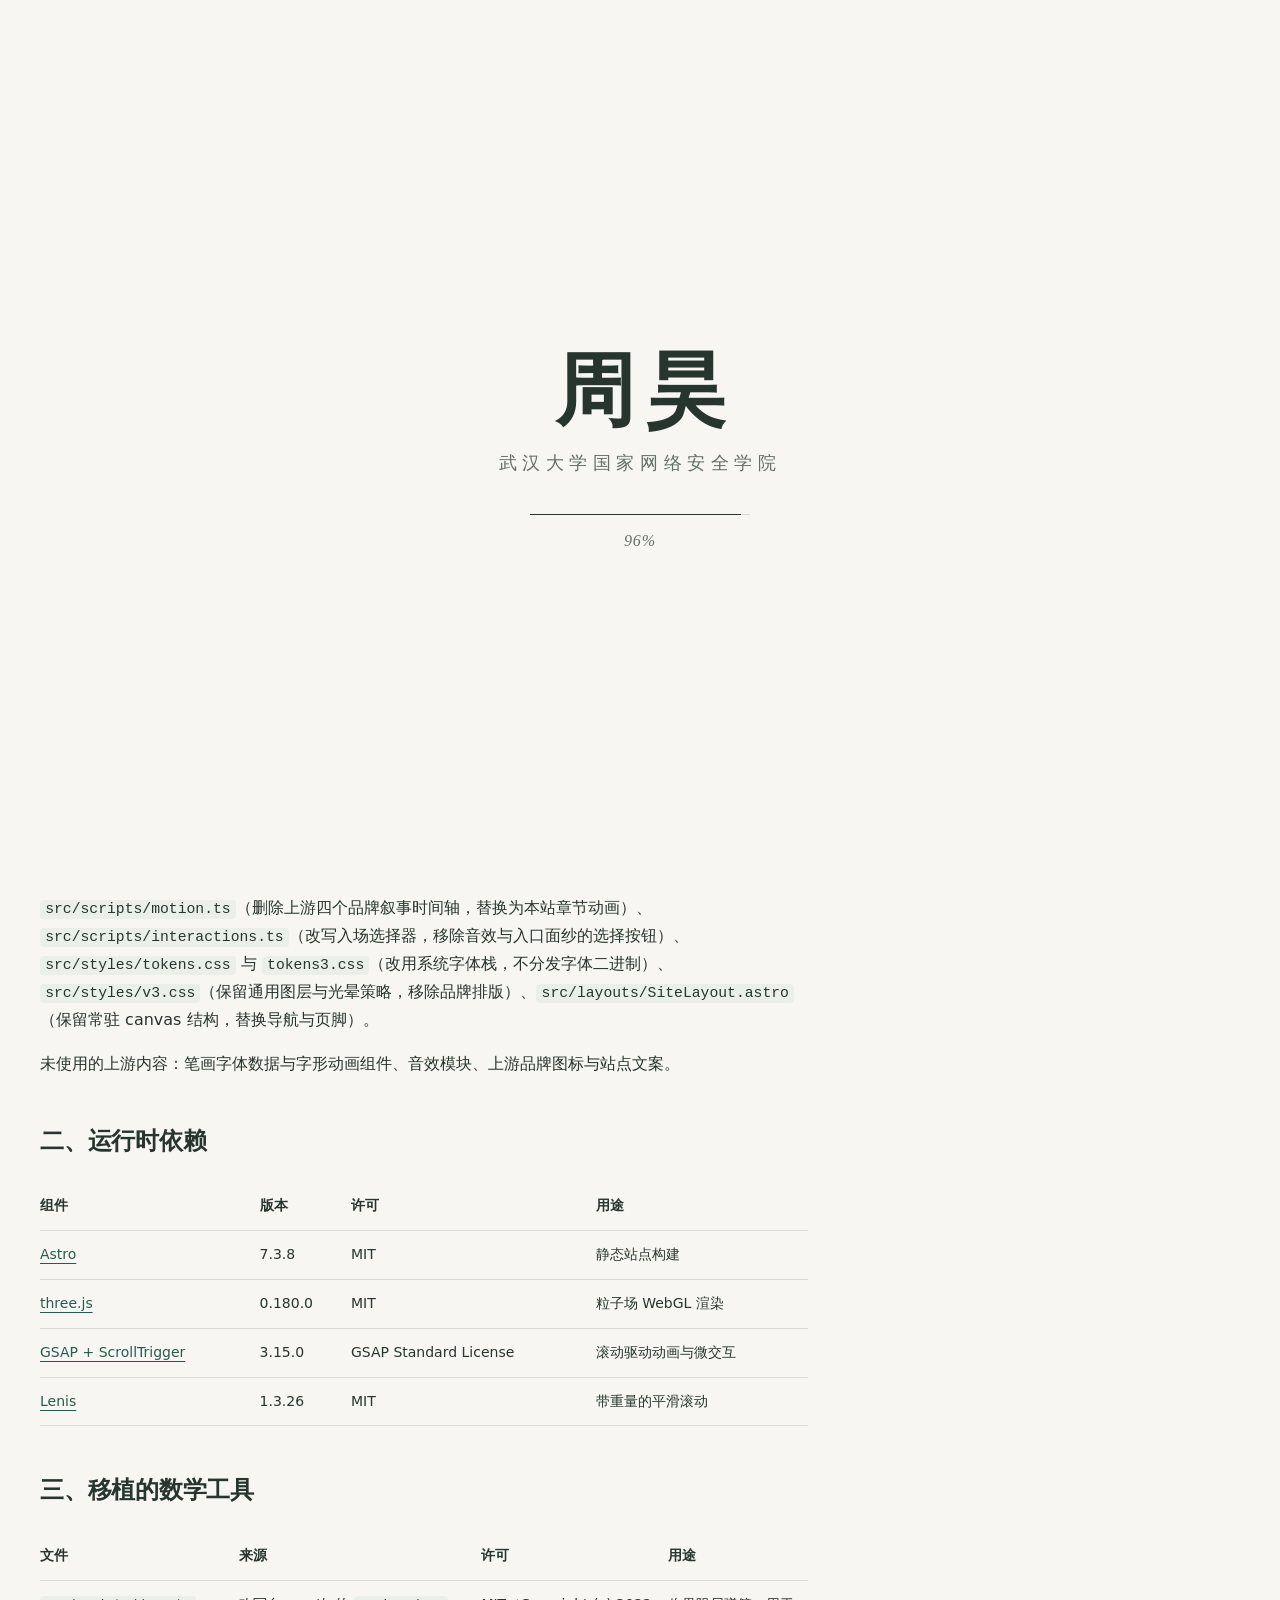
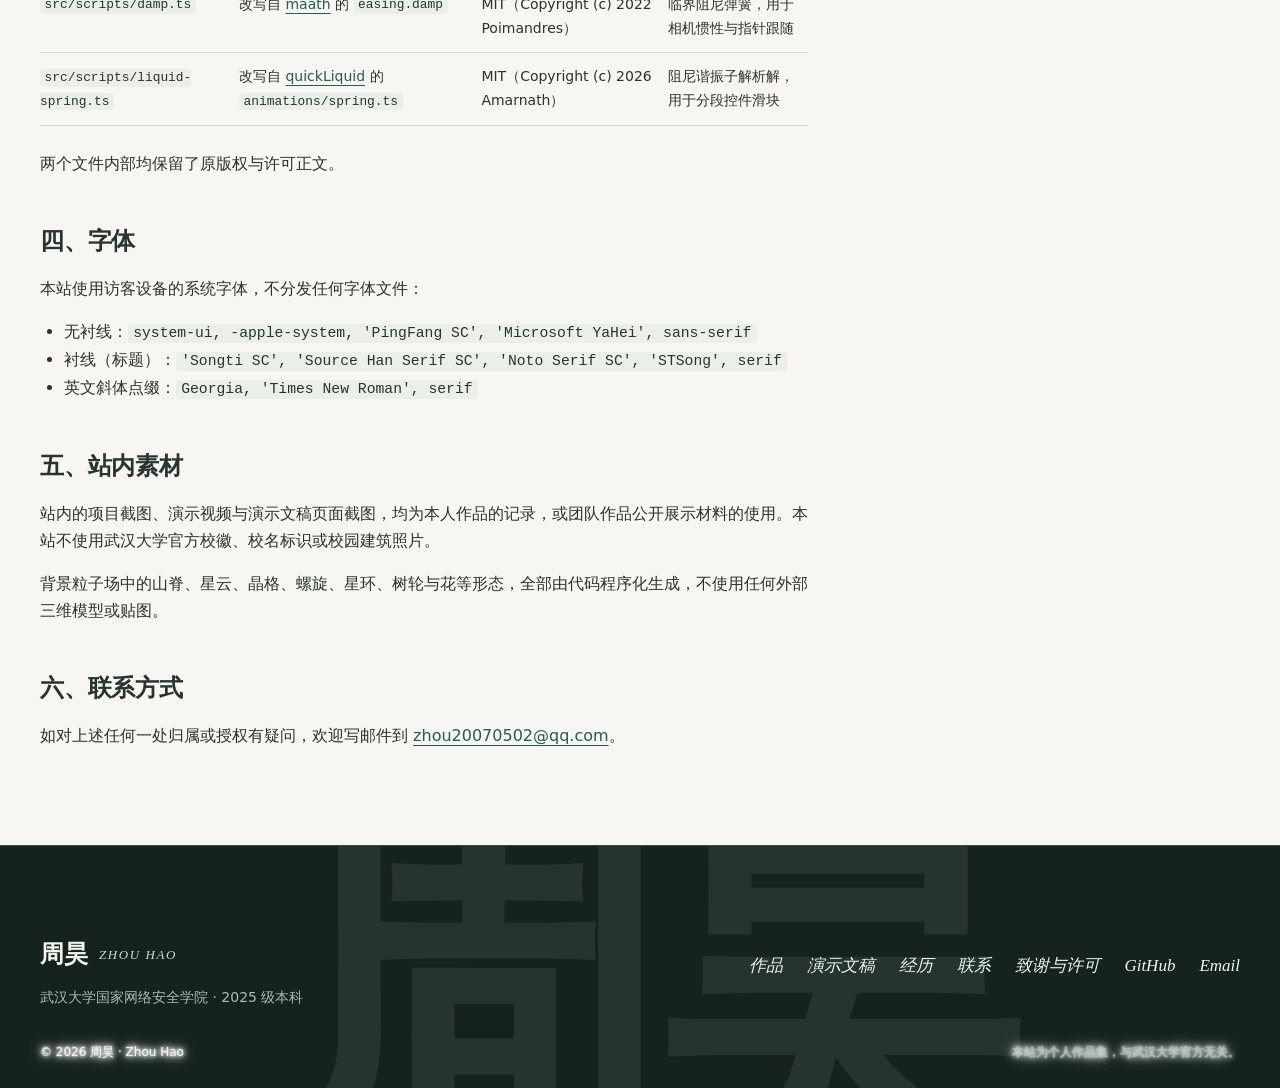
==== credits/index.html @ 895bb020 "部署 zhou-hao52.github.io" ====
<!DOCTYPE html><html lang="zh-CN"><head><meta charset="UTF-8"><meta name="viewport" content="width=device-width,initial-scale=1"><meta name="theme-color" id="theme-color" content="#F7F6F2"><!-- 浅色/深色：在样式表生效前把 data-mode 写到 <html> 上，首帧即正确，避免白闪。
     没有手动选择过就跟随系统偏好；选择结果由 src/scripts/theme.ts 写入 localStorage。 --><script>
(function () {
  var d = document.documentElement, KEY = 'portfolio:mode', m = null;
  try { m = localStorage.getItem(KEY); } catch (e) {}
  if (m !== 'light' && m !== 'dark') {
    m = (window.matchMedia && matchMedia('(prefers-color-scheme: dark)').matches) ? 'dark' : 'light';
    d.setAttribute('data-mode-auto', '');
  }
  d.dataset.mode = m;
  d.style.colorScheme = m;
  d.style.backgroundColor = m === 'dark' ? '#050810' : '#F7F6F2';
  var t = document.getElementById('theme-color');
  if (t) t.setAttribute('content', m === 'dark' ? '#050810' : '#F7F6F2');
})();
</script><title>致谢与许可 · 周昊</title><meta name="description" content="本站所用第三方组件、字体与参考实现的来源与许可说明。"><meta name="robots" content="index, follow"><link rel="canonical" href="https://zhou-hao52.github.io/credits"><meta property="og:type" content="website"><meta property="og:title" content="致谢与许可 · 周昊"><meta property="og:description" content="本站所用第三方组件、字体与参考实现的来源与许可说明。"><meta property="og:locale" content="zh_CN"><meta property="og:site_name" content="周昊 · Zhou Hao"><meta property="og:url" content="https://zhou-hao52.github.io/credits"><meta property="og:image" content="https://zhou-hao52.github.io/og.png"><meta property="og:image:width" content="1200"><meta property="og:image:height" content="630"><meta name="twitter:card" content="summary_large_image"><!-- 渐进增强把关：只有支持 IntersectionObserver 且未开启减少动画时才加 .js；面纱每会话只出现一次，
     4 秒内动效仍未接管就整体撤销，保证页面永远是可读文档。 --><script>
(function (d, w) {
  var r = w.matchMedia && w.matchMedia('(prefers-reduced-motion: reduce)').matches;
  if (r || typeof w.IntersectionObserver !== 'function') return;
  var h = d.documentElement;
  h.classList.add('js');
  try { if (!sessionStorage.getItem('portfolio:entered')) h.classList.add('gate'); } catch (e) {}
  setTimeout(function () { if (!h.hasAttribute('data-motion')) h.classList.remove('js', 'gate'); }, 4000);
})(document, window);
</script><link rel="icon" href="/favicon.svg" type="image/svg+xml"><style>.credits-body[data-astro-cid-obf5vjbg] code[data-astro-cid-obf5vjbg]{background:var(--mist);border-radius:var(--r1);padding:.1em .35em;font-family:ui-monospace,SF Mono,Consolas,monospace;font-size:.92em}.credits-note[data-astro-cid-obf5vjbg]{padding-left:var(--s4);border-left:var(--stroke) solid var(--line)}
</style><link rel="stylesheet" href="/_assets/SiteLayout.D-F7H9n7.css"></head><body data-scene="credits"><canvas id="scene" aria-hidden="true"></canvas><div class="curtain" aria-hidden="true"></div><div class="progress-bar" aria-hidden="true"></div><div class="gate-veil" role="status" aria-label="正在载入"><div class="gate-inner"><p class="gate-mark">周昊</p><p class="gate-line">武汉大学国家网络安全学院</p><div class="gate-bar" aria-hidden="true"><i></i></div><p class="gate-pct" aria-hidden="true"><span>0</span>%</p></div></div><a class="skip-link" href="#main">跳到正文</a><header class="site-header"><div class="wrap header-inner"><a class="brand" href="/"><strong>周昊</strong><span>ZHOU HAO</span></a><div class="header-tools"><nav class="desktop-nav" aria-label="主导航"><a class="nav-link" href="#works">作品</a><a class="nav-link" href="#decks">演示文稿</a><a class="nav-link" href="#journey">经历</a><a class="nav-link" href="#contact">联系</a><a class="nav-link" href="/credits" data-nav>致谢</a></nav><button class="mode-toggle" type="button" data-mode-toggle aria-pressed="false" aria-label="深色模式" title="切换浅色 / 深色"><svg class="i-sun" viewBox="0 0 24 24" width="18" height="18" aria-hidden="true" fill="none" stroke="currentColor" stroke-width="1.6" stroke-linecap="round"><circle cx="12" cy="12" r="4.2"></circle><path d="M12 2.6v2.2M12 19.2v2.2M2.6 12h2.2M19.2 12h2.2M5.3 5.3l1.6 1.6M17.1 17.1l1.6 1.6M18.7 5.3l-1.6 1.6M6.9 17.1l-1.6 1.6"></path></svg><svg class="i-moon" viewBox="0 0 24 24" width="18" height="18" aria-hidden="true" fill="none" stroke="currentColor" stroke-width="1.6" stroke-linejoin="round"><path d="M20 14.4A8.4 8.4 0 0 1 9.6 4a8.4 8.4 0 1 0 10.4 10.4Z"></path></svg></button><details class="mobile-menu"><summary>菜单<span class="caret" aria-hidden="true"></span></summary><nav aria-label="移动导航"><a class="nav-link" href="#works">作品</a><a class="nav-link" href="#decks">演示文稿</a><a class="nav-link" href="#journey">经历</a><a class="nav-link" href="#contact">联系</a><a class="nav-link" href="/credits" data-nav>致谢</a><a class="nav-link" href="mailto:zhou20070502@qq.com">写邮件</a></nav></details></div></div></header><main id="main"><div class="wrap" data-astro-cid-obf5vjbg><header class="page-header" data-astro-cid-obf5vjbg><p class="eyebrow" data-astro-cid-obf5vjbg>Credits & Licenses</p><h1 data-astro-cid-obf5vjbg>致谢与许可</h1><p data-astro-cid-obf5vjbg>本站使用的第三方组件、参考实现与许可声明如下。</p></header><div class="credits-body" data-astro-cid-obf5vjbg><h2 data-astro-cid-obf5vjbg>一、衍生自开源项目</h2><p data-astro-cid-obf5vjbg>本站的动效层与 WebGL 粒子场实现衍生自开源项目 <strong data-astro-cid-obf5vjbg>luoxu-web</strong>：</p><ul data-astro-cid-obf5vjbg><li data-astro-cid-obf5vjbg>上游仓库：<a href="https://github.com/shunyoudeng/luoxu-web" target="_blank" rel="noopener noreferrer" data-astro-cid-obf5vjbg>github.com/shunyoudeng/luoxu-web</a></li><li data-astro-cid-obf5vjbg>上游许可：Apache License 2.0（全文见 <a href="/legal/LICENSE.txt" target="_blank" rel="noopener noreferrer" data-astro-cid-obf5vjbg>/legal/LICENSE.txt</a>）</li><li data-astro-cid-obf5vjbg>上游版权：Copyright 2026 水逝楚云 and LUOXU contributors（见 <a href="/legal/NOTICE.txt" target="_blank" rel="noopener noreferrer" data-astro-cid-obf5vjbg>/legal/NOTICE.txt</a>）</li></ul><p data-astro-cid-obf5vjbg>依据 Apache-2.0 第 4 条，本站履行以下义务：</p><ul data-astro-cid-obf5vjbg><li data-astro-cid-obf5vjbg>随站分发 Apache-2.0 许可全文；</li><li data-astro-cid-obf5vjbg>对所有衍生文件标注修改；</li><li data-astro-cid-obf5vjbg>完整保留上游的所有权与许可声明。</li></ul><p class="credits-note" data-astro-cid-obf5vjbg>依据 Apache-2.0 第 6 条与上游 NOTICE 的明确声明，本站不使用上游项目的名称、标识与品牌文案，也不声称是其官方分支或官方维护版本。本站为周昊的个人作品集，与上游项目及武汉大学均无隶属关系。</p><p data-astro-cid-obf5vjbg>已修改的衍生文件（均在文件头带有修改声明）：<code data-astro-cid-obf5vjbg>src/scripts/scene.ts</code>（字形栅格化文字改为「周昊」、章节锚点与形状序列重映射、文字避让选择器改写、事件名与存储键去品牌化）、<code data-astro-cid-obf5vjbg>src/scripts/motion.ts</code>（删除上游四个品牌叙事时间轴，替换为本站章节动画）、<code data-astro-cid-obf5vjbg>src/scripts/interactions.ts</code>（改写入场选择器，移除音效与入口面纱的选择按钮）、<code data-astro-cid-obf5vjbg>src/styles/tokens.css</code> 与 <code data-astro-cid-obf5vjbg>tokens3.css</code>（改用系统字体栈，不分发字体二进制）、<code data-astro-cid-obf5vjbg>src/styles/v3.css</code>（保留通用图层与光晕策略，移除品牌排版）、<code data-astro-cid-obf5vjbg>src/layouts/SiteLayout.astro</code>（保留常驻 canvas 结构，替换导航与页脚）。</p><p data-astro-cid-obf5vjbg>未使用的上游内容：笔画字体数据与字形动画组件、音效模块、上游品牌图标与站点文案。</p><h2 data-astro-cid-obf5vjbg>二、运行时依赖</h2><table data-astro-cid-obf5vjbg><thead data-astro-cid-obf5vjbg><tr data-astro-cid-obf5vjbg><th data-astro-cid-obf5vjbg>组件</th><th data-astro-cid-obf5vjbg>版本</th><th data-astro-cid-obf5vjbg>许可</th><th data-astro-cid-obf5vjbg>用途</th></tr></thead><tbody data-astro-cid-obf5vjbg><tr data-astro-cid-obf5vjbg><td data-astro-cid-obf5vjbg><a href="https://github.com/withastro/astro" target="_blank" rel="noopener noreferrer" data-astro-cid-obf5vjbg>Astro</a></td><td data-astro-cid-obf5vjbg>7.3.8</td><td data-astro-cid-obf5vjbg>MIT</td><td data-astro-cid-obf5vjbg>静态站点构建</td></tr><tr data-astro-cid-obf5vjbg><td data-astro-cid-obf5vjbg><a href="https://github.com/mrdoob/three.js" target="_blank" rel="noopener noreferrer" data-astro-cid-obf5vjbg>three.js</a></td><td data-astro-cid-obf5vjbg>0.180.0</td><td data-astro-cid-obf5vjbg>MIT</td><td data-astro-cid-obf5vjbg>粒子场 WebGL 渲染</td></tr><tr data-astro-cid-obf5vjbg><td data-astro-cid-obf5vjbg><a href="https://github.com/greensock/GSAP" target="_blank" rel="noopener noreferrer" data-astro-cid-obf5vjbg>GSAP + ScrollTrigger</a></td><td data-astro-cid-obf5vjbg>3.15.0</td><td data-astro-cid-obf5vjbg>GSAP Standard License</td><td data-astro-cid-obf5vjbg>滚动驱动动画与微交互</td></tr><tr data-astro-cid-obf5vjbg><td data-astro-cid-obf5vjbg><a href="https://github.com/darkroomengineering/lenis" target="_blank" rel="noopener noreferrer" data-astro-cid-obf5vjbg>Lenis</a></td><td data-astro-cid-obf5vjbg>1.3.26</td><td data-astro-cid-obf5vjbg>MIT</td><td data-astro-cid-obf5vjbg>带重量的平滑滚动</td></tr></tbody></table><h2 data-astro-cid-obf5vjbg>三、移植的数学工具</h2><table data-astro-cid-obf5vjbg><thead data-astro-cid-obf5vjbg><tr data-astro-cid-obf5vjbg><th data-astro-cid-obf5vjbg>文件</th><th data-astro-cid-obf5vjbg>来源</th><th data-astro-cid-obf5vjbg>许可</th><th data-astro-cid-obf5vjbg>用途</th></tr></thead><tbody data-astro-cid-obf5vjbg><tr data-astro-cid-obf5vjbg><td data-astro-cid-obf5vjbg><code data-astro-cid-obf5vjbg>src/scripts/damp.ts</code></td><td data-astro-cid-obf5vjbg>改写自 <a href="https://github.com/pmndrs/maath" target="_blank" rel="noopener noreferrer" data-astro-cid-obf5vjbg>maath</a> 的 <code data-astro-cid-obf5vjbg>easing.damp</code></td><td data-astro-cid-obf5vjbg>MIT（Copyright (c) 2022 Poimandres）</td><td data-astro-cid-obf5vjbg>临界阻尼弹簧，用于相机惯性与指针跟随</td></tr><tr data-astro-cid-obf5vjbg><td data-astro-cid-obf5vjbg><code data-astro-cid-obf5vjbg>src/scripts/liquid-spring.ts</code></td><td data-astro-cid-obf5vjbg>改写自 <a href="https://github.com/amarnath3003/quickLiquid" target="_blank" rel="noopener noreferrer" data-astro-cid-obf5vjbg>quickLiquid</a> 的 <code data-astro-cid-obf5vjbg>animations/spring.ts</code></td><td data-astro-cid-obf5vjbg>MIT（Copyright (c) 2026 Amarnath）</td><td data-astro-cid-obf5vjbg>阻尼谐振子解析解，用于分段控件滑块</td></tr></tbody></table><p data-astro-cid-obf5vjbg>两个文件内部均保留了原版权与许可正文。</p><h2 data-astro-cid-obf5vjbg>四、字体</h2><p data-astro-cid-obf5vjbg>本站使用访客设备的系统字体，不分发任何字体文件：</p><ul data-astro-cid-obf5vjbg><li data-astro-cid-obf5vjbg>无衬线：<code data-astro-cid-obf5vjbg>system-ui, -apple-system, 'PingFang SC', 'Microsoft YaHei', sans-serif</code></li><li data-astro-cid-obf5vjbg>衬线（标题）：<code data-astro-cid-obf5vjbg>'Songti SC', 'Source Han Serif SC', 'Noto Serif SC', 'STSong', serif</code></li><li data-astro-cid-obf5vjbg>英文斜体点缀：<code data-astro-cid-obf5vjbg>Georgia, 'Times New Roman', serif</code></li></ul><h2 data-astro-cid-obf5vjbg>五、站内素材</h2><p data-astro-cid-obf5vjbg>站内的项目截图、演示视频与演示文稿页面截图，均为本人作品的记录，或团队作品公开展示材料的使用。本站不使用武汉大学官方校徽、校名标识或校园建筑照片。</p><p data-astro-cid-obf5vjbg>背景粒子场中的山脊、星云、晶格、螺旋、星环、树轮与花等形态，全部由代码程序化生成，不使用任何外部三维模型或贴图。</p><h2 data-astro-cid-obf5vjbg>六、联系方式</h2><p data-astro-cid-obf5vjbg>如对上述任何一处归属或授权有疑问，欢迎写邮件到 <a href="mailto:zhou20070502@qq.com" data-astro-cid-obf5vjbg>zhou20070502@qq.com</a>。</p></div></div></main><footer class="site-footer" id="contact" data-tone="dark"><div class="wrap"><div class="footer-top"><div class="footer-brand"><a class="brand" href="/"><strong>周昊</strong><span>ZHOU HAO</span></a><p>武汉大学国家网络安全学院 · 2025 级本科</p></div><nav class="footer-links" aria-label="页脚导航"><a href="#works">作品</a><a href="#decks">演示文稿</a><a href="#journey">经历</a><a href="#contact">联系</a><a href="/credits" data-nav>致谢与许可</a><a href="https://github.com/zhou-hao52" target="_blank" rel="noopener noreferrer">GitHub</a><a href="mailto:zhou20070502@qq.com">Email</a></nav></div><div class="footer-note"><span>© 2026 周昊 · Zhou Hao</span><span>本站为个人作品集，与武汉大学官方无关。</span></div></div></footer><script type="module" src="/_assets/SiteLayout.astro_astro_type_script_index_0_lang.DyIqa5dn.js"></script></body></html>
---- _assets/SiteLayout.D-F7H9n7.css ----
:root{--paper:#f7f6f2;--surface:#fffefb;--mist:#eaf0e9;--ink:#26352d;--secondary:#626f65;--green:#245d50;--line:#d5ddd4;--error:#a7443b;--sans:system-ui,-apple-system,BlinkMacSystemFont,"PingFang SC","Segoe UI","Microsoft YaHei",sans-serif;--serif:Georgia,"Times New Roman",serif;--song:"Songti SC","Source Han Serif SC","Noto Serif SC","STSong","Songti TC","SimSun",serif;--kai:"Kaiti SC","STKaiti","KaiTi","Kai","Songti SC","Source Han Serif SC",serif;--green-soft:#3c7a6b;--green-deep:#173a31;--night:#16231d;--night-2:#1e2f27;--on-night:#f1f3ec;--on-night-2:#a9bcb1;--mint:#bfe0d1;--shadow-soft:0 1px 2px #26352d0a,0 12px 32px -12px #26352d24;--shadow-lift:0 2px 4px #26352d0d,0 32px 64px -24px #173a3152;--panel:#eff2ea;--panel-2:#e7ede6;--tint:#eff2ea;--edge:#26352d29;--edge-hi:#26352d4d;--edge-max:#26352d8c;--edge-night:#f1f3ec38;--edge-night-strong:#f1f3ec59;--footer-rule:#bfe0d138;--glow:0 12px 28px -14px #245d508c;--watermark:#bfe0d117;--rule-soft:#26352d24;--header-bg:#f7f6f28c;--header-bg-solid:#f7f6f2e6;--header-bg-night:#16231d80;--header-bg-night-solid:#16231de0;--header-line:#d5ddd4b3;--glass-solid:#fffefbe6;--glass-tint:#eaf0e9b3;--curtain:#173a31;--grad-tech:linear-gradient(135deg,#40e0ff 0%,#60a5fa 48%,#a78bfa 100%);--hero-size:clamp(2.25rem,6.6vw,5.5rem);--mega:clamp(2rem,5.4vw,4.5rem);--display:3rem;--heading:2.25rem;--title:1.5rem;--lead:1.125rem;--body:1rem;--small:.875rem;--label:.8125rem;--caption:.75rem;--s1:4px;--s2:8px;--s3:12px;--s4:16px;--s5:20px;--s6:24px;--s8:32px;--s10:40px;--s12:48px;--s16:64px;--s24:96px;--r1:4px;--r2:8px;--r3:12px;--stroke:1px;--fast:.15s;--ease:cubic-bezier(.2,0,0,1);--container:1200px;--motion-micro:.12s;--motion-fast:.18s;--motion-standard:.24s;--motion-emphasized:.36s;--ease-standard:cubic-bezier(.2,0,0,1);--ease-out:cubic-bezier(.22,1,.36,1);--ease-soft-spring:cubic-bezier(.22,1.18,.36,1);--hover-lift:-2px;--hover-scale:1.02;--hover-scale-link:1.015;--pressed-scale:.985;--reveal-distance:8px;--indicator-inset:6px}html{background:var(--paper)}html[data-mode=dark]{color-scheme:dark;--paper:#050810;--surface:#0f172a;--mist:#1e293b;--panel:#0f172a;--panel-2:#1e293b;--tint:#0a1020;--ink:#e2e8f0;--secondary:#94a3b8;--green:#40e0ff;--green-soft:#60a5fa;--green-deep:#050810;--error:#f87171;--line:#40e0ff33;--edge:#40e0ff33;--edge-hi:#40e0ff4d;--edge-max:#40e0ff99;--edge-night:#40e0ff33;--edge-night-strong:#40e0ff4d;--footer-rule:#40e0ff33;--glow:0 0 20px #40e0ff33;--night:#0f172a;--night-2:#1e293b;--on-night:#e2e8f0;--on-night-2:#94a3b8;--mint:#40e0ff;--watermark:#40e0ff0e;--rule-soft:#e2e8f024;--header-bg:#050810b8;--header-bg-solid:#050810eb;--header-bg-night:#050810b8;--header-bg-night-solid:#050810eb;--header-line:#40e0ff24;--glass:#0f172a9e;--glass-solid:#0f172aeb;--glass-tint:#1e293bb3;--shadow-soft:0 1px 2px #0009,0 12px 32px -12px #000c;--shadow-lift:0 2px 4px #00000080,0 32px 64px -24px #000000e6,0 0 24px #40e0ff1a;--curtain:#0b1224}:root{--display-font:"Songti SC","Source Han Serif SC","Noto Serif SC","STSong","SimSun",serif;--serif:Georgia,"Times New Roman",serif;--mega-sz:clamp(2.2rem,6.4vw,6rem);--ease-cine:cubic-bezier(.7,0,.2,1);--glass:#fffefb9e}*{box-sizing:border-box}html{scroll-behavior:smooth;scroll-padding-top:var(--s12)}html.js{scroll-behavior:auto}html.lenis,html.lenis body{height:auto}.lenis.lenis-smooth{scroll-behavior:auto!important}.lenis.lenis-stopped{overflow:hidden}body{background:var(--paper);color:var(--ink);font:400 var(--body)/1.7 var(--sans);-webkit-font-smoothing:antialiased;margin:0}a{color:inherit;text-underline-offset:var(--s1)}button,summary{font:inherit}button{cursor:pointer}svg{display:block}img{max-width:100%;height:auto}button,a,summary{touch-action:manipulation}:focus-visible{outline:2px solid var(--green);outline-offset:var(--s1)}h1,h2,h3,p,dl,dd,dd,dt{margin:0}h1,h2,h3{text-wrap:balance;font-weight:400}p{text-wrap:pretty}h1{font-size:var(--display);letter-spacing:-.012em;font-weight:700;line-height:1.35}h2{font-size:var(--heading);letter-spacing:-.01em;font-weight:700;line-height:1.3}h3{font-size:var(--title);font-weight:600;line-height:1.5}.song{font-family:var(--song)}.kai{font-family:var(--kai);font-weight:400}.en{font-family:var(--serif);letter-spacing:.01em;font-style:italic}.page-header h1{font-size:clamp(2.25rem,5.2vw,4.25rem);line-height:1.2}.wrap{width:min(var(--container),calc(100% - var(--s12)));margin-inline:auto}.muted{color:var(--secondary)}.green{color:var(--green)}.eyebrow{font:italic 400 var(--label)/1.5 var(--serif);letter-spacing:.12em;text-transform:uppercase;color:var(--secondary)}.mono{font-variant-numeric:tabular-nums;font-family:ui-monospace,SF Mono,Cascadia Mono,Consolas,monospace}.section{padding-block:clamp(72px,9vw,140px)}.section-head{grid-template-columns:var(--s16) 1fr;gap:var(--s6);margin-bottom:var(--s12);display:grid}.section-head .eyebrow{padding-top:var(--s3)}.section-head p{margin-top:var(--s4);max-width:42rem;color:var(--secondary)}.sec-head{gap:var(--s6);grid-template-columns:auto 1fr;align-items:baseline;margin-bottom:clamp(32px,5vw,64px);display:grid}.sec-head .idx{font:italic 400 var(--label)/1 var(--serif);letter-spacing:.16em;color:var(--green);padding-top:var(--s3)}.sec-head h2{font:900 var(--mega-sz)/1.12 var(--display-font);letter-spacing:-.04em}.sec-head h2 .soft{color:var(--secondary);font-weight:700}.sec-head h2 .accent{color:var(--green)}.sec-lead{margin-top:var(--s5);max-width:36rem;color:var(--secondary);font-size:var(--lead)}@media (width<=700px){.sec-head{gap:var(--s2);grid-template-columns:1fr}.sec-head .idx{padding-top:0}}.button{justify-content:center;align-items:center;gap:var(--s3);min-height:48px;padding:var(--s3) var(--s6);border:var(--stroke) solid var(--green);font-size:var(--small);letter-spacing:.01em;border-radius:999px;font-weight:500;text-decoration:none;display:inline-flex}.button.primary{background:var(--green);color:var(--paper)}.button.secondary{background:var(--paper)}.button.disabled{border-color:var(--line);color:var(--secondary);cursor:default}.actions{align-items:center;gap:var(--s4);flex-wrap:wrap;display:flex}.text-link{align-items:center;gap:var(--s2);min-height:48px;font-size:var(--small);color:var(--green);text-decoration:none;display:inline-flex}.chip{min-height:26px;padding:0 var(--s3);border:var(--stroke) solid var(--line);font-size:var(--caption);color:var(--secondary);white-space:nowrap;border-radius:999px;align-items:center;display:inline-flex}.skip-link{left:var(--s6);top:var(--s2);padding:var(--s3);background:var(--surface);z-index:60;position:absolute;transform:translateY(-150%)}.skip-link:focus{transform:none}.site-header{z-index:20;border-bottom:var(--stroke) solid var(--header-line);background:var(--header-bg);backdrop-filter:saturate(180%)blur(18px);position:sticky;top:0}.header-inner{justify-content:space-between;align-items:center;gap:var(--s6);min-height:72px;display:flex}.brand{align-items:center;gap:var(--s3);flex-shrink:0;text-decoration:none;display:inline-flex}.brand strong{font:900 1.5rem/1 var(--display-font);letter-spacing:-.02em}.brand span{font:italic 400 .8125rem/1 var(--serif);letter-spacing:.12em;color:var(--green)}.desktop-nav{align-items:center;gap:var(--s8);display:flex}.nav-link{font-family:var(--serif);letter-spacing:.04em;color:var(--secondary);align-items:center;min-height:48px;font-size:1.0625rem;font-style:italic;text-decoration:none;display:inline-flex}.mobile-menu{display:none;position:relative}.mobile-menu summary{cursor:pointer;align-items:center;gap:var(--s2);min-height:48px;font-size:var(--small);list-style:none;display:flex}.mobile-menu summary::-webkit-details-marker{display:none}.mobile-menu nav{background:var(--surface);border:var(--stroke) solid var(--line);width:220px;box-shadow:var(--shadow-lift);padding:var(--s4);z-index:5;color:var(--ink);border-radius:20px;position:absolute;top:100%;right:0}.mobile-menu .nav-link{padding-inline:var(--s3);display:flex}.site-footer{padding-block:var(--s24) var(--s8);position:relative;overflow:clip}.site-footer:before{content:"周昊";font:900 clamp(8rem,30vw,26rem)/1 var(--display-font);letter-spacing:-.06em;color:var(--watermark);pointer-events:none;white-space:nowrap;position:absolute;bottom:-.22em;left:50%;transform:translate(-50%)}.site-footer .wrap{position:relative}.footer-top{justify-content:space-between;gap:var(--s8);align-items:flex-start;display:flex}.footer-brand p{font-size:var(--small);color:var(--secondary);margin-top:var(--s4)}.footer-links{gap:var(--s6);flex-wrap:wrap;display:flex}.footer-links a{font-family:var(--serif);align-items:center;min-height:48px;font-size:1.0625rem;font-style:italic;text-decoration:none;display:inline-flex}.footer-note{font-size:var(--caption);color:var(--secondary);margin-top:var(--s8);justify-content:space-between;gap:var(--s4);flex-wrap:wrap;display:flex}.page-header{padding-block:var(--s16) var(--s12)}.page-header h1{margin-block:var(--s4) var(--s6)}.page-header p{max-width:45rem;color:var(--secondary);font-size:var(--lead)}.credits-body{max-width:48rem;padding-bottom:var(--s24)}.credits-body h2{font:700 var(--title)/1.4 var(--sans);margin-block:var(--s12) var(--s4)}.credits-body p+p{margin-top:var(--s4)}.credits-body ul{padding-left:var(--s6);margin-block:var(--s4)}.credits-body a{color:var(--green)}.credits-body table{border-collapse:collapse;width:100%;margin-block:var(--s6);font-size:var(--small)}.credits-body th,.credits-body td{text-align:left;padding:var(--s3) var(--s3) var(--s3) 0;border-bottom:var(--stroke) solid var(--line);vertical-align:top}@media (width<=900px){.desktop-nav{gap:var(--s6)}.section-head{grid-template-columns:var(--s8) 1fr;gap:var(--s4)}}@media (width<=700px){:root{--display:2rem;--heading:1.75rem;--title:1.25rem}.wrap{width:calc(100% - var(--s10))}.desktop-nav{display:none}.mobile-menu{display:block}.footer-top{flex-direction:column}.footer-links{gap:var(--s4)}.page-header{padding-block:var(--s12) var(--s8)}.page-header p{font-size:var(--body)}.credits-body{padding-bottom:var(--s16)}.actions{gap:var(--s3)}}@media (width<=360px){.wrap{width:calc(100% - var(--s8))}.button{padding-inline:var(--s4)}}@media (prefers-reduced-motion:reduce){html{scroll-behavior:auto}*,:before,:after{transition:none!important;animation:none!important}}:where(a.button:not(.disabled):not([aria-disabled=true]),.text-link,.nav-link,.footer-links a,.mobile-menu summary,.mq-pause,.mode-toggle){transition:color var(--motion-fast) var(--ease-standard), background-color var(--motion-fast) var(--ease-standard), border-color var(--motion-fast) var(--ease-standard);transform:none}@media (hover:hover) and (pointer:fine){.button.primary:hover{background:var(--ink);border-color:var(--ink)}.button.secondary:hover{background:var(--mist)}:is(.text-link,.nav-link,.footer-links a,.mobile-menu summary):hover{color:var(--green)}}:is(a.button:not(.disabled):not([aria-disabled=true]),.text-link,.nav-link,.footer-links a,.mobile-menu summary,.mq-pause,.mode-toggle):active{transition-duration:var(--motion-micro);transition-timing-function:var(--ease-standard)}.button.primary:active{background:var(--ink);border-color:var(--ink)}.button.secondary:active{background:var(--mist);border-color:var(--ink)}.nav-link[aria-current=page]:after{opacity:1;transform:scaleX(1)}.mobile-menu .nav-link:after{inset-inline:var(--s3)}:root{--rise:28px;--reveal-ease:cubic-bezier(.16,1,.3,1)}@keyframes rise-in{0%{opacity:0;transform:translate3d(0,var(--rise),0);filter:blur(8px)}to{opacity:1;filter:blur();transform:none}}@keyframes fade-down{0%{opacity:0;transform:translateY(-10px)}to{opacity:1;transform:none}}@keyframes fade-in{0%{opacity:0}to{opacity:1}}@keyframes line-reveal{0%{opacity:.6;transform:scaleX(.9)}to{opacity:1;transform:scaleX(1)}}.js .site-header{animation:fade-down .6s var(--reveal-ease) backwards}.js :is([data-reveal]:not([data-reveal=line]),[data-layer],.sec-head,.work-row,.credits-body,.footer-top){transition:opacity .65s var(--reveal-ease) var(--reveal-delay,0s), transform .8s var(--reveal-ease) var(--reveal-delay,0s), filter .65s var(--reveal-ease) var(--reveal-delay,0s)}.js :is([data-reveal]:not([data-reveal=line]),[data-layer],.sec-head,.work-row,.credits-body,.footer-top):not([data-revealed=true]):not(:focus-within){opacity:0;transform:translate3d(0,var(--rise),0) scale(.985);filter:blur(6px)}.js [data-layer="0"]:not([data-revealed=true]):not(:focus-within):not([hidden]){filter:blur(3px);transform:translateY(14px)}.js [data-layer="1"]:not([data-revealed=true]):not(:focus-within):not([hidden]){filter:blur(8px);transform:translateY(40px)}.js [data-fx=scale]:not([data-revealed=true]):not(:focus-within):not([hidden]){filter:blur(8px);transform:translateY(48px)scale(.94)}.js [data-fx=left]:not([data-revealed=true]):not(:focus-within):not([hidden]){opacity:.002;filter:none;transform:translate(-40px,16px)scale(.98)}.js [data-fx=right]:not([data-revealed=true]):not(:focus-within):not([hidden]){opacity:.002;filter:none;transform:translate(40px,16px)scale(.98)}[data-reveal=line].is-revealing{animation:line-reveal var(--motion-emphasized) var(--ease-out);transform-origin:0}[data-reveal]:focus-within{animation:none}@media (prefers-reduced-motion:reduce){:is(a.button,.text-link,.nav-link,.footer-links a,.mobile-menu summary,.mq-pause,.mode-toggle),.nav-link:after,:is(a.button,.text-link) svg{transition:none!important;transform:none!important}[data-reveal],.mobile-menu[open] nav{animation:none!important}}#scene{z-index:-1;pointer-events:none;width:100%;height:100%;display:block;position:fixed;inset:0}@supports (height:100lvh){@media (width<=900px),(pointer:coarse){#scene{height:100lvh;bottom:auto}}}html.webgl body{background:0 0}html.webgl :is(.eyebrow,.hero-lead,.hero-tagline,.hero-facts,.sec-lead,.work-sum,.work-meta,.paper-venue,.award-date,.award-level,.place,.footer-note,.page-header p,.text-link,.credits-note){--hb:var(--halo-bg,var(--scene-bg,var(--paper)));text-shadow:var(--halo,0 0 2px var(--hb),0 0 4px var(--hb),0 0 8px var(--hb),0 0 8px var(--hb),0 0 16px var(--hb))}.progress-bar{background:var(--green);transform-origin:0;z-index:40;pointer-events:none;width:100%;height:2px;position:fixed;top:0;left:0;transform:scaleX(0)}html:not(.js) .progress-bar{display:none}.sr-text{clip:rect(0 0 0 0);white-space:nowrap;width:1px;height:1px;overflow:hidden;position:absolute!important}.js [data-split]:not([data-split-done]){visibility:hidden}.wd{white-space:nowrap}.ch{vertical-align:top;margin-bottom:-.12em;padding-bottom:.12em;display:inline-block;overflow:hidden}.ci{will-change:transform;display:inline-block}.site-header{background:var(--header-bg);transition:transform .6s var(--ease-cine),background-color .5s,color .5s;border-bottom-color:#0000}.site-header.is-tucked{transform:translateY(-102%)}.nav-link{position:relative}.nav-link[aria-current=page]{color:var(--ink)}.nav-link:after{content:"";inset-inline:0;bottom:var(--indicator-inset);height:var(--stroke);background:var(--green);opacity:0;transform-origin:50%;transition:transform var(--motion-standard) var(--ease-out),opacity var(--motion-fast) var(--ease-standard);position:absolute;transform:scaleX(.65)}@media (hover:hover) and (pointer:fine){.nav-link:hover:after{opacity:.65;transform:scaleX(1)}.nav-link:hover{color:var(--green)}}.nav-link:focus-visible:after{opacity:1;transform:scaleX(1)}html[data-theme=dark] .site-header{background:var(--header-bg-night);color:var(--on-night);backdrop-filter:blur(14px)}html[data-theme=dark] .site-header .nav-link{color:var(--on-night-2)}html[data-theme=dark] .site-header .nav-link:hover,html[data-theme=dark] .site-header .nav-link[aria-current=page]{color:#fff}html[data-theme=dark] .site-header .nav-link:after{background:var(--mint)}html[data-theme=dark] .site-header .brand span{color:var(--mint)}html[data-theme=dark] .site-header .button.primary{background:var(--mint);border-color:var(--mint);color:var(--night)}html[data-theme=dark] .mobile-menu summary{color:var(--on-night)}.header-tools{align-items:center;gap:var(--s6);flex-shrink:0;display:flex}.mode-toggle{border:var(--stroke) solid transparent;width:44px;height:44px;color:var(--secondary);cursor:pointer;transition:color var(--motion-fast) var(--ease-standard),border-color var(--motion-fast) var(--ease-standard);background:0 0;border-radius:999px;flex-shrink:0;place-items:center;padding:0;display:grid;position:relative}@media (hover:hover) and (pointer:fine){.mode-toggle:hover{color:var(--green);border-color:var(--edge)}}.mode-toggle:focus-visible{outline:2px solid var(--green);outline-offset:2px}.mode-toggle svg{transition:opacity var(--motion-standard) var(--ease-out),transform var(--motion-emphasized) var(--ease-soft-spring);position:absolute}.mode-toggle .i-moon{opacity:0;transform:rotate(-35deg)scale(.7)}html[data-mode=dark] .mode-toggle .i-sun{opacity:0;transform:rotate(35deg)scale(.7)}html[data-mode=dark] .mode-toggle .i-moon{opacity:1;transform:none}.button{isolation:isolate;will-change:transform;position:relative;overflow:hidden}.button.primary:before{content:"";z-index:-1;background:var(--ink);border-radius:inherit;transition:transform .55s var(--ease-cine);position:absolute;inset:0;transform:translateY(101%)}.button .mag-in{align-items:center;gap:var(--s3);display:inline-flex}@media (hover:hover) and (pointer:fine){.button.primary:hover:before{transform:none}.button.secondary{transition:background-color .3s,color .3s,box-shadow .5s var(--ease-out)}.button.secondary:hover{box-shadow:var(--glow)}}:is(a.button,.text-link) svg{transition:transform var(--motion-standard) var(--ease-out)}@media (hover:hover) and (pointer:fine){:is(a.button,.text-link):hover svg{transform:translateY(var(--hover-lift)) scale(var(--hover-scale));transition:transform var(--motion-emphasized) var(--ease-soft-spring)}}:is(a.button,.text-link):active svg{transform:scale(var(--pressed-scale));transition-duration:var(--motion-micro)}.text-link svg{transition:transform .5s var(--ease-soft-spring)}.text-link:hover svg{transform:translate(5px)}.disp{font:900 var(--mega-sz)/1.12 var(--display-font);letter-spacing:-.04em}.disp .soft{color:var(--secondary);font-weight:700}.disp .accent{color:var(--green)}.chapter{padding-block:clamp(88px,11vw,152px);overflow-x:clip}.chapter-tint{background:linear-gradient(180deg,var(--paper),var(--tint) 18%,var(--tint) 82%,var(--paper))}[data-tone=dark]{background:var(--night);color:var(--on-night)}[data-tone=dark] .sec-head h2 .soft{color:var(--on-night-2)}[data-tone=dark] .sec-head h2 .accent{color:var(--mint)}[data-tone=dark] .eyebrow,[data-tone=dark] .muted{color:var(--on-night-2)}[data-tone=dark] .sec-head .idx{color:var(--mint)}[data-tone=dark] .chip{border-color:var(--edge-night);color:var(--on-night-2)}[data-tone=dark] .text-link{color:var(--mint)}[data-tone=dark] .button.secondary{border-color:var(--edge-night-strong);color:var(--on-night);background:0 0}[data-tone=dark] .site-footer:before{color:var(--watermark)}[data-tone=dark] .footer-brand p,[data-tone=dark] .footer-note{color:var(--on-night-2)}[data-tone=dark] .footer-note span:first-child{color:var(--on-night)}[data-tone=dark].site-footer{border-top:var(--stroke) solid var(--footer-rule)}[data-tone=dark] .brand strong{color:var(--on-night)}[data-tone=dark] .brand span,[data-tone=dark] .footer-links a:hover{color:var(--mint)}[data-tone=dark] .nav-link:after{background:var(--mint)}.eyebrow{font-family:var(--serif);letter-spacing:.14em;font-size:.9375rem}.card-glass{background:var(--glass);backdrop-filter:blur(14px)saturate(1.3)}.bento-card{transition:box-shadow .6s var(--ease-out);background:var(--glass);backdrop-filter:blur(14px)saturate(1.3);border-radius:36px}.bento-card.tint{background:var(--glass-tint)}@media (hover:hover) and (pointer:fine){.bento-card:hover{box-shadow:var(--shadow-lift)}}.work-row{border-top:var(--stroke) solid var(--line);grid-template-columns:minmax(0,1fr) minmax(0,1fr);align-items:center;gap:clamp(24px,5vw,72px);padding-block:clamp(32px,5vw,72px);display:grid}.work-row:nth-child(2n) .work-media{order:2}.work-title{font:900 clamp(1.6rem,3vw,2.6rem)/1.15 var(--display-font);letter-spacing:-.035em}.work-title .en{font:italic 400 .8125rem/1.4 var(--serif);letter-spacing:.14em;color:var(--secondary);margin-top:var(--s2);display:block}.work-sum{margin-top:var(--s4);color:var(--secondary);max-width:34rem}.work-meta{gap:var(--s3) var(--s8);margin-top:var(--s5);font-size:var(--small);flex-wrap:wrap;display:flex}.work-meta div{gap:var(--s2);display:flex}.work-meta dt{color:var(--secondary)}.work-meta dd{font-weight:500}.work-tags{gap:var(--s2);margin-top:var(--s5);flex-wrap:wrap;padding:0;list-style:none;display:flex}@media (width<=900px){.work-row{gap:var(--s8);grid-template-columns:1fr}.work-row:nth-child(2n) .work-media{order:0}}.phones{justify-content:center;align-items:center;gap:clamp(.5rem,2vw,1.5rem);padding:clamp(1.5rem,4vw,3rem) clamp(1rem,3vw,2rem);display:flex}.phone{aspect-ratio:9/19;background:#0c0c0d;border-radius:24px;width:min(230px,44%);padding:5px;position:relative;box-shadow:0 20px 54px #12121230,0 2px 6px #1212121a}.phone .scr{background:var(--mist);border-radius:20px;width:100%;height:100%;position:relative;overflow:clip}.phone video,.phone .scr>img{object-fit:cover;object-position:top center;width:100%;height:100%}.phone.p2{opacity:.96;transform:translateY(4%)scale(.93)}.play{left:50%;bottom:var(--s5);align-items:center;gap:var(--s2);min-height:40px;padding:0 var(--s4);border:var(--stroke) solid #ffffff80;color:#fff;backdrop-filter:blur(6px);font-size:var(--caption);letter-spacing:.02em;background:#0c0c0d9e;border-radius:999px;display:inline-flex;position:absolute;transform:translate(-50%)}@media (hover:hover) and (pointer:fine){.play:hover{background:var(--green);border-color:var(--green);transform:translate(-50%)translateY(-2px)}}.phone.is-playing .play{opacity:0;pointer-events:none}.play .tri{border-top:4.5px solid #0000;border-bottom:4.5px solid #0000;border-left:7px solid;width:0;height:0}@media (width<=700px){.phone{width:min(190px,46%)}}.mobile-menu .caret{border-right:var(--stroke) solid currentColor;border-bottom:var(--stroke) solid currentColor;width:7px;height:7px;transition:transform var(--motion-standard) var(--ease-out);margin-left:var(--s2);transform:rotate(45deg)translateY(-2px)}.mobile-menu[open] .caret{transform:rotate(225deg)translateY(-2px)}.curtain{z-index:100;background:var(--curtain);pointer-events:none;will-change:clip-path;position:fixed;inset:0}html:not(.js) .curtain,.gate-veil{display:none}html.gate{overflow:hidden}html.gate .gate-veil{z-index:110;background:var(--paper);color:var(--ink);place-items:center;transition:opacity 1.1s cubic-bezier(.22,1,.36,1),visibility 0s 1.1s;display:grid;position:fixed;inset:0}html.gate-out .gate-veil{opacity:0;visibility:hidden;pointer-events:none}.gate-inner{text-align:center;flex-direction:column;align-items:center;gap:18px;padding:24px;display:flex}.gate-mark{font:900 clamp(2.6rem,8vw,5rem)/1 var(--display-font);letter-spacing:.12em;margin:0;padding-left:.12em}.gate-line{font:400 clamp(.95rem,1.5vw,1.15rem)/1.6 var(--kai);letter-spacing:.3em;color:var(--secondary);margin:0}.gate-bar{background:var(--rule-soft);width:min(220px,50vw);height:1px;margin-top:18px;overflow:hidden}.gate-bar i{background:var(--ink);height:100%;transform:scaleX(var(--p,0));transform-origin:0;display:block}.gate-pct{font:italic 400 1rem/1 var(--serif);font-variant-numeric:tabular-nums;color:var(--secondary);letter-spacing:.06em;margin:0}.gate-veil.is-ready :is(.gate-bar,.gate-pct){opacity:0;transition:opacity .5s}html[data-mode=dark] .mega-name{background:var(--grad-tech);-webkit-text-fill-color:transparent;color:#0000;filter:drop-shadow(0 0 12px var(--scene-bg,#050810)) drop-shadow(0 0 26px var(--scene-bg,#050810));-webkit-background-clip:text;background-clip:text}html[data-mode=dark] .brand strong{color:var(--ink)}html[data-mode=dark] .button.primary{background:var(--grad-tech);color:#0f172a;border-color:#0000;font-weight:600}html[data-mode=dark] .button.primary:before{background:linear-gradient(135deg,#7debff 0%,#93c5fd 50%,#c4b5fd 100%)}@media (hover:hover) and (pointer:fine){html[data-mode=dark] .button.primary:hover{box-shadow:var(--glow)}html[data-mode=dark] .chip:hover{border-color:var(--edge-max);color:var(--ink)}html[data-mode=dark] .work-row:hover{border-top-color:var(--edge-hi)}}html[data-mode=dark] :focus-visible{outline-color:var(--green);outline-offset:var(--s1)}@media (prefers-reduced-motion:no-preference){html.mode-ready :is(body,.site-header,.site-footer,.chapter-tint,.button,.chip,.work-row,.mobile-menu nav,.gate-veil,.mq-card,.mode-toggle){transition:background-color var(--motion-emphasized) var(--ease-out), border-color var(--motion-emphasized) var(--ease-out), color var(--motion-emphasized) var(--ease-out), box-shadow var(--motion-emphasized) var(--ease-out)}}@media (width<=900px),(pointer:coarse){.card-glass,.bento-card,.site-header{backdrop-filter:none!important}.site-header{background:var(--header-bg-solid)}html[data-theme=dark] .site-header{background:var(--header-bg-night-solid)}html.webgl{--halo:none}}@media (prefers-reduced-motion:reduce){.ci,.ch{transform:none!important}.site-header.is-tucked{transform:none}.curtain{display:none}}
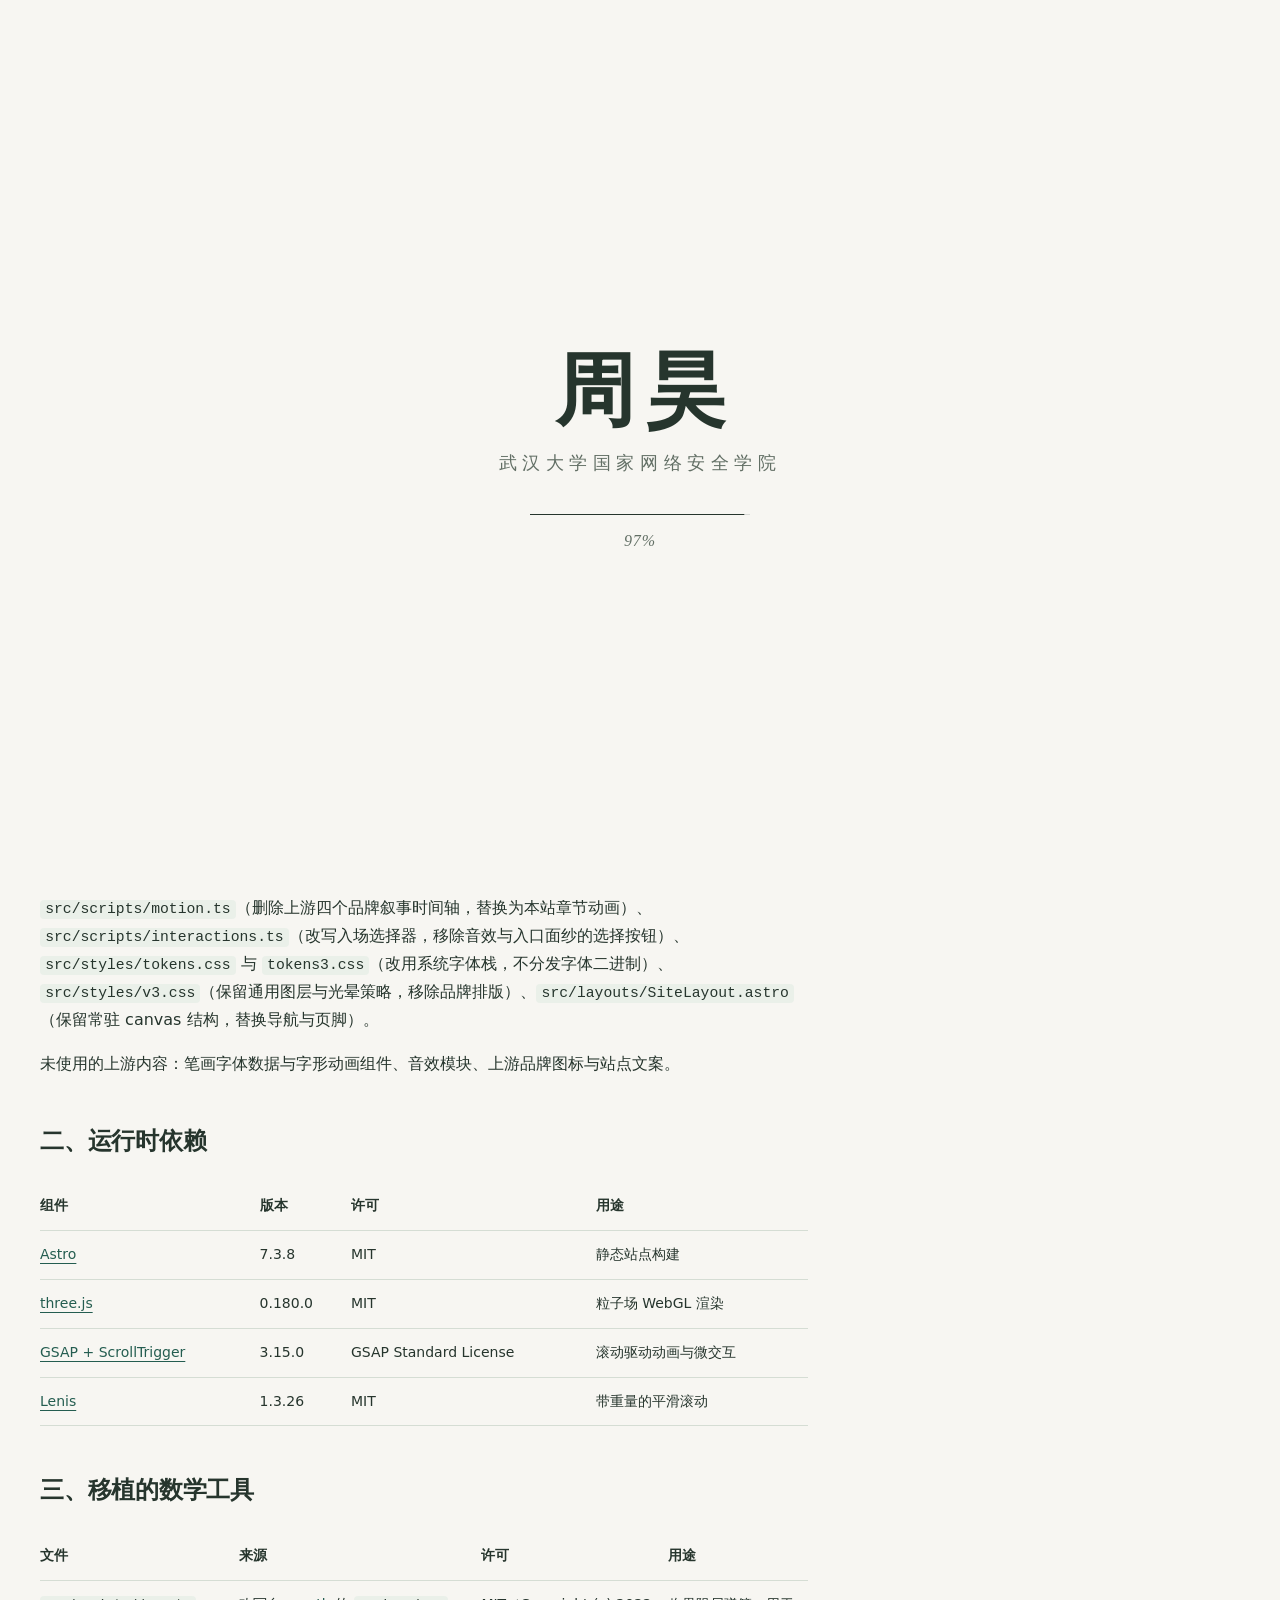
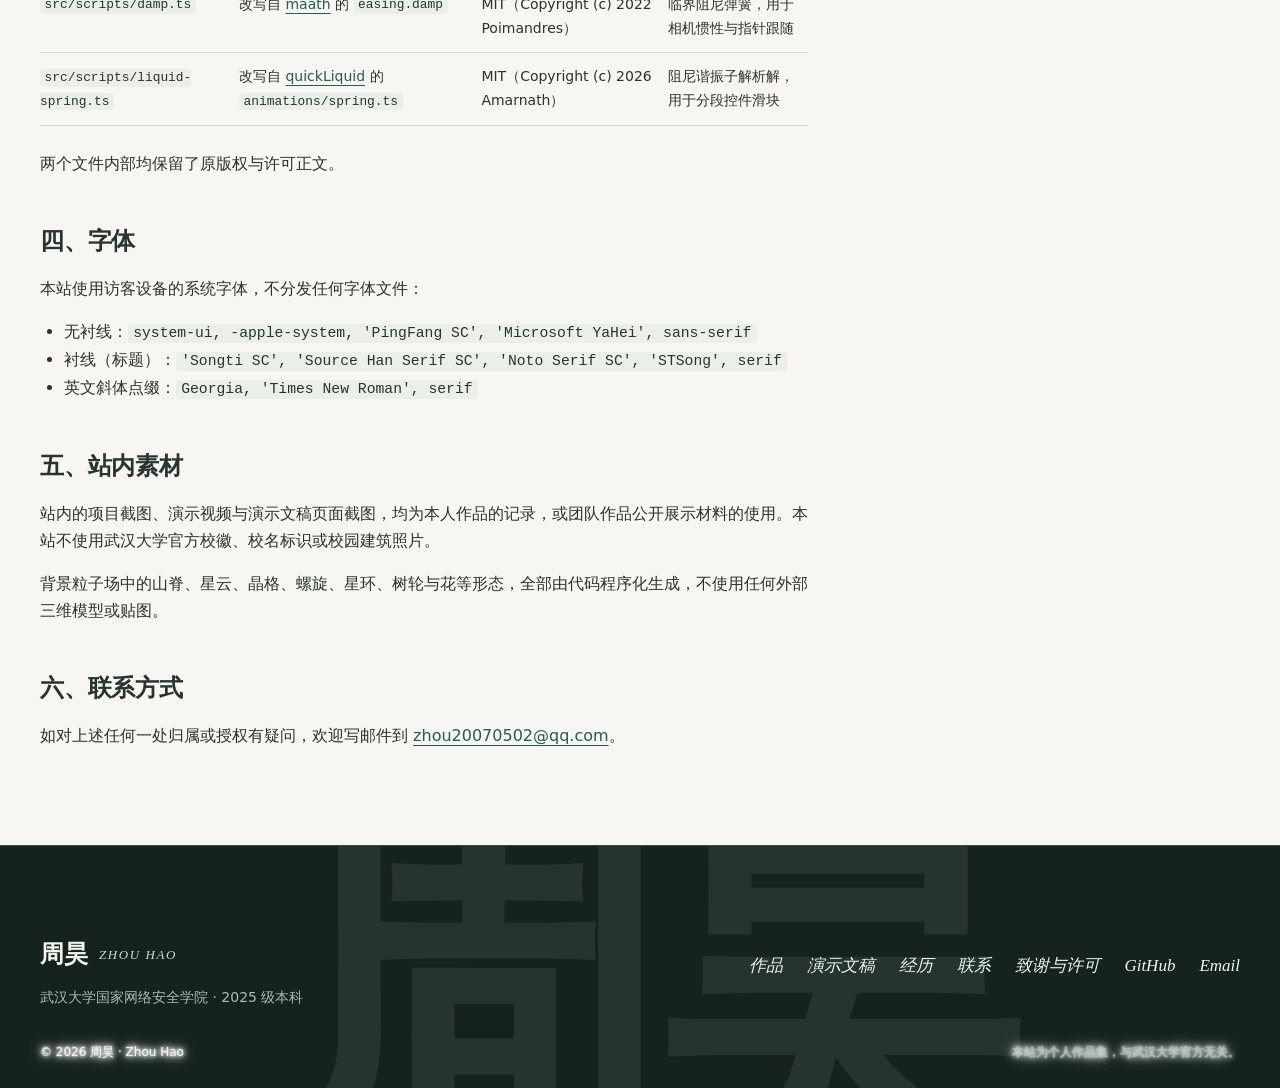
==== commit 6408b30f: "部署 zhou-hao52.github.io" ====
--- a/credits/index.html
+++ b/credits/index.html
@@ -24,4 +24,4 @@
   setTimeout(function () { if (!h.hasAttribute('data-motion')) h.classList.remove('js', 'gate'); }, 4000);
 })(document, window);
 </script><link rel="icon" href="/favicon.svg" type="image/svg+xml"><style>.credits-body[data-astro-cid-obf5vjbg] code[data-astro-cid-obf5vjbg]{background:var(--mist);border-radius:var(--r1);padding:.1em .35em;font-family:ui-monospace,SF Mono,Consolas,monospace;font-size:.92em}.credits-note[data-astro-cid-obf5vjbg]{padding-left:var(--s4);border-left:var(--stroke) solid var(--line)}
-</style><link rel="stylesheet" href="/_assets/SiteLayout.D-F7H9n7.css"></head><body data-scene="credits"><canvas id="scene" aria-hidden="true"></canvas><div class="curtain" aria-hidden="true"></div><div class="progress-bar" aria-hidden="true"></div><div class="gate-veil" role="status" aria-label="正在载入"><div class="gate-inner"><p class="gate-mark">周昊</p><p class="gate-line">武汉大学国家网络安全学院</p><div class="gate-bar" aria-hidden="true"><i></i></div><p class="gate-pct" aria-hidden="true"><span>0</span>%</p></div></div><a class="skip-link" href="#main">跳到正文</a><header class="site-header"><div class="wrap header-inner"><a class="brand" href="/"><strong>周昊</strong><span>ZHOU HAO</span></a><div class="header-tools"><nav class="desktop-nav" aria-label="主导航"><a class="nav-link" href="#works">作品</a><a class="nav-link" href="#decks">演示文稿</a><a class="nav-link" href="#journey">经历</a><a class="nav-link" href="#contact">联系</a><a class="nav-link" href="/credits" data-nav>致谢</a></nav><button class="mode-toggle" type="button" data-mode-toggle aria-pressed="false" aria-label="深色模式" title="切换浅色 / 深色"><svg class="i-sun" viewBox="0 0 24 24" width="18" height="18" aria-hidden="true" fill="none" stroke="currentColor" stroke-width="1.6" stroke-linecap="round"><circle cx="12" cy="12" r="4.2"></circle><path d="M12 2.6v2.2M12 19.2v2.2M2.6 12h2.2M19.2 12h2.2M5.3 5.3l1.6 1.6M17.1 17.1l1.6 1.6M18.7 5.3l-1.6 1.6M6.9 17.1l-1.6 1.6"></path></svg><svg class="i-moon" viewBox="0 0 24 24" width="18" height="18" aria-hidden="true" fill="none" stroke="currentColor" stroke-width="1.6" stroke-linejoin="round"><path d="M20 14.4A8.4 8.4 0 0 1 9.6 4a8.4 8.4 0 1 0 10.4 10.4Z"></path></svg></button><details class="mobile-menu"><summary>菜单<span class="caret" aria-hidden="true"></span></summary><nav aria-label="移动导航"><a class="nav-link" href="#works">作品</a><a class="nav-link" href="#decks">演示文稿</a><a class="nav-link" href="#journey">经历</a><a class="nav-link" href="#contact">联系</a><a class="nav-link" href="/credits" data-nav>致谢</a><a class="nav-link" href="mailto:zhou20070502@qq.com">写邮件</a></nav></details></div></div></header><main id="main"><div class="wrap" data-astro-cid-obf5vjbg><header class="page-header" data-astro-cid-obf5vjbg><p class="eyebrow" data-astro-cid-obf5vjbg>Credits & Licenses</p><h1 data-astro-cid-obf5vjbg>致谢与许可</h1><p data-astro-cid-obf5vjbg>本站使用的第三方组件、参考实现与许可声明如下。</p></header><div class="credits-body" data-astro-cid-obf5vjbg><h2 data-astro-cid-obf5vjbg>一、衍生自开源项目</h2><p data-astro-cid-obf5vjbg>本站的动效层与 WebGL 粒子场实现衍生自开源项目 <strong data-astro-cid-obf5vjbg>luoxu-web</strong>：</p><ul data-astro-cid-obf5vjbg><li data-astro-cid-obf5vjbg>上游仓库：<a href="https://github.com/shunyoudeng/luoxu-web" target="_blank" rel="noopener noreferrer" data-astro-cid-obf5vjbg>github.com/shunyoudeng/luoxu-web</a></li><li data-astro-cid-obf5vjbg>上游许可：Apache License 2.0（全文见 <a href="/legal/LICENSE.txt" target="_blank" rel="noopener noreferrer" data-astro-cid-obf5vjbg>/legal/LICENSE.txt</a>）</li><li data-astro-cid-obf5vjbg>上游版权：Copyright 2026 水逝楚云 and LUOXU contributors（见 <a href="/legal/NOTICE.txt" target="_blank" rel="noopener noreferrer" data-astro-cid-obf5vjbg>/legal/NOTICE.txt</a>）</li></ul><p data-astro-cid-obf5vjbg>依据 Apache-2.0 第 4 条，本站履行以下义务：</p><ul data-astro-cid-obf5vjbg><li data-astro-cid-obf5vjbg>随站分发 Apache-2.0 许可全文；</li><li data-astro-cid-obf5vjbg>对所有衍生文件标注修改；</li><li data-astro-cid-obf5vjbg>完整保留上游的所有权与许可声明。</li></ul><p class="credits-note" data-astro-cid-obf5vjbg>依据 Apache-2.0 第 6 条与上游 NOTICE 的明确声明，本站不使用上游项目的名称、标识与品牌文案，也不声称是其官方分支或官方维护版本。本站为周昊的个人作品集，与上游项目及武汉大学均无隶属关系。</p><p data-astro-cid-obf5vjbg>已修改的衍生文件（均在文件头带有修改声明）：<code data-astro-cid-obf5vjbg>src/scripts/scene.ts</code>（字形栅格化文字改为「周昊」、章节锚点与形状序列重映射、文字避让选择器改写、事件名与存储键去品牌化）、<code data-astro-cid-obf5vjbg>src/scripts/motion.ts</code>（删除上游四个品牌叙事时间轴，替换为本站章节动画）、<code data-astro-cid-obf5vjbg>src/scripts/interactions.ts</code>（改写入场选择器，移除音效与入口面纱的选择按钮）、<code data-astro-cid-obf5vjbg>src/styles/tokens.css</code> 与 <code data-astro-cid-obf5vjbg>tokens3.css</code>（改用系统字体栈，不分发字体二进制）、<code data-astro-cid-obf5vjbg>src/styles/v3.css</code>（保留通用图层与光晕策略，移除品牌排版）、<code data-astro-cid-obf5vjbg>src/layouts/SiteLayout.astro</code>（保留常驻 canvas 结构，替换导航与页脚）。</p><p data-astro-cid-obf5vjbg>未使用的上游内容：笔画字体数据与字形动画组件、音效模块、上游品牌图标与站点文案。</p><h2 data-astro-cid-obf5vjbg>二、运行时依赖</h2><table data-astro-cid-obf5vjbg><thead data-astro-cid-obf5vjbg><tr data-astro-cid-obf5vjbg><th data-astro-cid-obf5vjbg>组件</th><th data-astro-cid-obf5vjbg>版本</th><th data-astro-cid-obf5vjbg>许可</th><th data-astro-cid-obf5vjbg>用途</th></tr></thead><tbody data-astro-cid-obf5vjbg><tr data-astro-cid-obf5vjbg><td data-astro-cid-obf5vjbg><a href="https://github.com/withastro/astro" target="_blank" rel="noopener noreferrer" data-astro-cid-obf5vjbg>Astro</a></td><td data-astro-cid-obf5vjbg>7.3.8</td><td data-astro-cid-obf5vjbg>MIT</td><td data-astro-cid-obf5vjbg>静态站点构建</td></tr><tr data-astro-cid-obf5vjbg><td data-astro-cid-obf5vjbg><a href="https://github.com/mrdoob/three.js" target="_blank" rel="noopener noreferrer" data-astro-cid-obf5vjbg>three.js</a></td><td data-astro-cid-obf5vjbg>0.180.0</td><td data-astro-cid-obf5vjbg>MIT</td><td data-astro-cid-obf5vjbg>粒子场 WebGL 渲染</td></tr><tr data-astro-cid-obf5vjbg><td data-astro-cid-obf5vjbg><a href="https://github.com/greensock/GSAP" target="_blank" rel="noopener noreferrer" data-astro-cid-obf5vjbg>GSAP + ScrollTrigger</a></td><td data-astro-cid-obf5vjbg>3.15.0</td><td data-astro-cid-obf5vjbg>GSAP Standard License</td><td data-astro-cid-obf5vjbg>滚动驱动动画与微交互</td></tr><tr data-astro-cid-obf5vjbg><td data-astro-cid-obf5vjbg><a href="https://github.com/darkroomengineering/lenis" target="_blank" rel="noopener noreferrer" data-astro-cid-obf5vjbg>Lenis</a></td><td data-astro-cid-obf5vjbg>1.3.26</td><td data-astro-cid-obf5vjbg>MIT</td><td data-astro-cid-obf5vjbg>带重量的平滑滚动</td></tr></tbody></table><h2 data-astro-cid-obf5vjbg>三、移植的数学工具</h2><table data-astro-cid-obf5vjbg><thead data-astro-cid-obf5vjbg><tr data-astro-cid-obf5vjbg><th data-astro-cid-obf5vjbg>文件</th><th data-astro-cid-obf5vjbg>来源</th><th data-astro-cid-obf5vjbg>许可</th><th data-astro-cid-obf5vjbg>用途</th></tr></thead><tbody data-astro-cid-obf5vjbg><tr data-astro-cid-obf5vjbg><td data-astro-cid-obf5vjbg><code data-astro-cid-obf5vjbg>src/scripts/damp.ts</code></td><td data-astro-cid-obf5vjbg>改写自 <a href="https://github.com/pmndrs/maath" target="_blank" rel="noopener noreferrer" data-astro-cid-obf5vjbg>maath</a> 的 <code data-astro-cid-obf5vjbg>easing.damp</code></td><td data-astro-cid-obf5vjbg>MIT（Copyright (c) 2022 Poimandres）</td><td data-astro-cid-obf5vjbg>临界阻尼弹簧，用于相机惯性与指针跟随</td></tr><tr data-astro-cid-obf5vjbg><td data-astro-cid-obf5vjbg><code data-astro-cid-obf5vjbg>src/scripts/liquid-spring.ts</code></td><td data-astro-cid-obf5vjbg>改写自 <a href="https://github.com/amarnath3003/quickLiquid" target="_blank" rel="noopener noreferrer" data-astro-cid-obf5vjbg>quickLiquid</a> 的 <code data-astro-cid-obf5vjbg>animations/spring.ts</code></td><td data-astro-cid-obf5vjbg>MIT（Copyright (c) 2026 Amarnath）</td><td data-astro-cid-obf5vjbg>阻尼谐振子解析解，用于分段控件滑块</td></tr></tbody></table><p data-astro-cid-obf5vjbg>两个文件内部均保留了原版权与许可正文。</p><h2 data-astro-cid-obf5vjbg>四、字体</h2><p data-astro-cid-obf5vjbg>本站使用访客设备的系统字体，不分发任何字体文件：</p><ul data-astro-cid-obf5vjbg><li data-astro-cid-obf5vjbg>无衬线：<code data-astro-cid-obf5vjbg>system-ui, -apple-system, 'PingFang SC', 'Microsoft YaHei', sans-serif</code></li><li data-astro-cid-obf5vjbg>衬线（标题）：<code data-astro-cid-obf5vjbg>'Songti SC', 'Source Han Serif SC', 'Noto Serif SC', 'STSong', serif</code></li><li data-astro-cid-obf5vjbg>英文斜体点缀：<code data-astro-cid-obf5vjbg>Georgia, 'Times New Roman', serif</code></li></ul><h2 data-astro-cid-obf5vjbg>五、站内素材</h2><p data-astro-cid-obf5vjbg>站内的项目截图、演示视频与演示文稿页面截图，均为本人作品的记录，或团队作品公开展示材料的使用。本站不使用武汉大学官方校徽、校名标识或校园建筑照片。</p><p data-astro-cid-obf5vjbg>背景粒子场中的山脊、星云、晶格、螺旋、星环、树轮与花等形态，全部由代码程序化生成，不使用任何外部三维模型或贴图。</p><h2 data-astro-cid-obf5vjbg>六、联系方式</h2><p data-astro-cid-obf5vjbg>如对上述任何一处归属或授权有疑问，欢迎写邮件到 <a href="mailto:zhou20070502@qq.com" data-astro-cid-obf5vjbg>zhou20070502@qq.com</a>。</p></div></div></main><footer class="site-footer" id="contact" data-tone="dark"><div class="wrap"><div class="footer-top"><div class="footer-brand"><a class="brand" href="/"><strong>周昊</strong><span>ZHOU HAO</span></a><p>武汉大学国家网络安全学院 · 2025 级本科</p></div><nav class="footer-links" aria-label="页脚导航"><a href="#works">作品</a><a href="#decks">演示文稿</a><a href="#journey">经历</a><a href="#contact">联系</a><a href="/credits" data-nav>致谢与许可</a><a href="https://github.com/zhou-hao52" target="_blank" rel="noopener noreferrer">GitHub</a><a href="mailto:zhou20070502@qq.com">Email</a></nav></div><div class="footer-note"><span>© 2026 周昊 · Zhou Hao</span><span>本站为个人作品集，与武汉大学官方无关。</span></div></div></footer><script type="module" src="/_assets/SiteLayout.astro_astro_type_script_index_0_lang.DyIqa5dn.js"></script></body></html>+</style><link rel="stylesheet" href="/assets/SiteLayout.D-F7H9n7.css"></head><body data-scene="credits"><canvas id="scene" aria-hidden="true"></canvas><div class="curtain" aria-hidden="true"></div><div class="progress-bar" aria-hidden="true"></div><div class="gate-veil" role="status" aria-label="正在载入"><div class="gate-inner"><p class="gate-mark">周昊</p><p class="gate-line">武汉大学国家网络安全学院</p><div class="gate-bar" aria-hidden="true"><i></i></div><p class="gate-pct" aria-hidden="true"><span>0</span>%</p></div></div><a class="skip-link" href="#main">跳到正文</a><header class="site-header"><div class="wrap header-inner"><a class="brand" href="/"><strong>周昊</strong><span>ZHOU HAO</span></a><div class="header-tools"><nav class="desktop-nav" aria-label="主导航"><a class="nav-link" href="#works">作品</a><a class="nav-link" href="#decks">演示文稿</a><a class="nav-link" href="#journey">经历</a><a class="nav-link" href="#contact">联系</a><a class="nav-link" href="/credits" data-nav>致谢</a></nav><button class="mode-toggle" type="button" data-mode-toggle aria-pressed="false" aria-label="深色模式" title="切换浅色 / 深色"><svg class="i-sun" viewBox="0 0 24 24" width="18" height="18" aria-hidden="true" fill="none" stroke="currentColor" stroke-width="1.6" stroke-linecap="round"><circle cx="12" cy="12" r="4.2"></circle><path d="M12 2.6v2.2M12 19.2v2.2M2.6 12h2.2M19.2 12h2.2M5.3 5.3l1.6 1.6M17.1 17.1l1.6 1.6M18.7 5.3l-1.6 1.6M6.9 17.1l-1.6 1.6"></path></svg><svg class="i-moon" viewBox="0 0 24 24" width="18" height="18" aria-hidden="true" fill="none" stroke="currentColor" stroke-width="1.6" stroke-linejoin="round"><path d="M20 14.4A8.4 8.4 0 0 1 9.6 4a8.4 8.4 0 1 0 10.4 10.4Z"></path></svg></button><details class="mobile-menu"><summary>菜单<span class="caret" aria-hidden="true"></span></summary><nav aria-label="移动导航"><a class="nav-link" href="#works">作品</a><a class="nav-link" href="#decks">演示文稿</a><a class="nav-link" href="#journey">经历</a><a class="nav-link" href="#contact">联系</a><a class="nav-link" href="/credits" data-nav>致谢</a><a class="nav-link" href="mailto:zhou20070502@qq.com">写邮件</a></nav></details></div></div></header><main id="main"><div class="wrap" data-astro-cid-obf5vjbg><header class="page-header" data-astro-cid-obf5vjbg><p class="eyebrow" data-astro-cid-obf5vjbg>Credits & Licenses</p><h1 data-astro-cid-obf5vjbg>致谢与许可</h1><p data-astro-cid-obf5vjbg>本站使用的第三方组件、参考实现与许可声明如下。</p></header><div class="credits-body" data-astro-cid-obf5vjbg><h2 data-astro-cid-obf5vjbg>一、衍生自开源项目</h2><p data-astro-cid-obf5vjbg>本站的动效层与 WebGL 粒子场实现衍生自开源项目 <strong data-astro-cid-obf5vjbg>luoxu-web</strong>：</p><ul data-astro-cid-obf5vjbg><li data-astro-cid-obf5vjbg>上游仓库：<a href="https://github.com/shunyoudeng/luoxu-web" target="_blank" rel="noopener noreferrer" data-astro-cid-obf5vjbg>github.com/shunyoudeng/luoxu-web</a></li><li data-astro-cid-obf5vjbg>上游许可：Apache License 2.0（全文见 <a href="/legal/LICENSE.txt" target="_blank" rel="noopener noreferrer" data-astro-cid-obf5vjbg>/legal/LICENSE.txt</a>）</li><li data-astro-cid-obf5vjbg>上游版权：Copyright 2026 水逝楚云 and LUOXU contributors（见 <a href="/legal/NOTICE.txt" target="_blank" rel="noopener noreferrer" data-astro-cid-obf5vjbg>/legal/NOTICE.txt</a>）</li></ul><p data-astro-cid-obf5vjbg>依据 Apache-2.0 第 4 条，本站履行以下义务：</p><ul data-astro-cid-obf5vjbg><li data-astro-cid-obf5vjbg>随站分发 Apache-2.0 许可全文；</li><li data-astro-cid-obf5vjbg>对所有衍生文件标注修改；</li><li data-astro-cid-obf5vjbg>完整保留上游的所有权与许可声明。</li></ul><p class="credits-note" data-astro-cid-obf5vjbg>依据 Apache-2.0 第 6 条与上游 NOTICE 的明确声明，本站不使用上游项目的名称、标识与品牌文案，也不声称是其官方分支或官方维护版本。本站为周昊的个人作品集，与上游项目及武汉大学均无隶属关系。</p><p data-astro-cid-obf5vjbg>已修改的衍生文件（均在文件头带有修改声明）：<code data-astro-cid-obf5vjbg>src/scripts/scene.ts</code>（字形栅格化文字改为「周昊」、章节锚点与形状序列重映射、文字避让选择器改写、事件名与存储键去品牌化）、<code data-astro-cid-obf5vjbg>src/scripts/motion.ts</code>（删除上游四个品牌叙事时间轴，替换为本站章节动画）、<code data-astro-cid-obf5vjbg>src/scripts/interactions.ts</code>（改写入场选择器，移除音效与入口面纱的选择按钮）、<code data-astro-cid-obf5vjbg>src/styles/tokens.css</code> 与 <code data-astro-cid-obf5vjbg>tokens3.css</code>（改用系统字体栈，不分发字体二进制）、<code data-astro-cid-obf5vjbg>src/styles/v3.css</code>（保留通用图层与光晕策略，移除品牌排版）、<code data-astro-cid-obf5vjbg>src/layouts/SiteLayout.astro</code>（保留常驻 canvas 结构，替换导航与页脚）。</p><p data-astro-cid-obf5vjbg>未使用的上游内容：笔画字体数据与字形动画组件、音效模块、上游品牌图标与站点文案。</p><h2 data-astro-cid-obf5vjbg>二、运行时依赖</h2><table data-astro-cid-obf5vjbg><thead data-astro-cid-obf5vjbg><tr data-astro-cid-obf5vjbg><th data-astro-cid-obf5vjbg>组件</th><th data-astro-cid-obf5vjbg>版本</th><th data-astro-cid-obf5vjbg>许可</th><th data-astro-cid-obf5vjbg>用途</th></tr></thead><tbody data-astro-cid-obf5vjbg><tr data-astro-cid-obf5vjbg><td data-astro-cid-obf5vjbg><a href="https://github.com/withastro/astro" target="_blank" rel="noopener noreferrer" data-astro-cid-obf5vjbg>Astro</a></td><td data-astro-cid-obf5vjbg>7.3.8</td><td data-astro-cid-obf5vjbg>MIT</td><td data-astro-cid-obf5vjbg>静态站点构建</td></tr><tr data-astro-cid-obf5vjbg><td data-astro-cid-obf5vjbg><a href="https://github.com/mrdoob/three.js" target="_blank" rel="noopener noreferrer" data-astro-cid-obf5vjbg>three.js</a></td><td data-astro-cid-obf5vjbg>0.180.0</td><td data-astro-cid-obf5vjbg>MIT</td><td data-astro-cid-obf5vjbg>粒子场 WebGL 渲染</td></tr><tr data-astro-cid-obf5vjbg><td data-astro-cid-obf5vjbg><a href="https://github.com/greensock/GSAP" target="_blank" rel="noopener noreferrer" data-astro-cid-obf5vjbg>GSAP + ScrollTrigger</a></td><td data-astro-cid-obf5vjbg>3.15.0</td><td data-astro-cid-obf5vjbg>GSAP Standard License</td><td data-astro-cid-obf5vjbg>滚动驱动动画与微交互</td></tr><tr data-astro-cid-obf5vjbg><td data-astro-cid-obf5vjbg><a href="https://github.com/darkroomengineering/lenis" target="_blank" rel="noopener noreferrer" data-astro-cid-obf5vjbg>Lenis</a></td><td data-astro-cid-obf5vjbg>1.3.26</td><td data-astro-cid-obf5vjbg>MIT</td><td data-astro-cid-obf5vjbg>带重量的平滑滚动</td></tr></tbody></table><h2 data-astro-cid-obf5vjbg>三、移植的数学工具</h2><table data-astro-cid-obf5vjbg><thead data-astro-cid-obf5vjbg><tr data-astro-cid-obf5vjbg><th data-astro-cid-obf5vjbg>文件</th><th data-astro-cid-obf5vjbg>来源</th><th data-astro-cid-obf5vjbg>许可</th><th data-astro-cid-obf5vjbg>用途</th></tr></thead><tbody data-astro-cid-obf5vjbg><tr data-astro-cid-obf5vjbg><td data-astro-cid-obf5vjbg><code data-astro-cid-obf5vjbg>src/scripts/damp.ts</code></td><td data-astro-cid-obf5vjbg>改写自 <a href="https://github.com/pmndrs/maath" target="_blank" rel="noopener noreferrer" data-astro-cid-obf5vjbg>maath</a> 的 <code data-astro-cid-obf5vjbg>easing.damp</code></td><td data-astro-cid-obf5vjbg>MIT（Copyright (c) 2022 Poimandres）</td><td data-astro-cid-obf5vjbg>临界阻尼弹簧，用于相机惯性与指针跟随</td></tr><tr data-astro-cid-obf5vjbg><td data-astro-cid-obf5vjbg><code data-astro-cid-obf5vjbg>src/scripts/liquid-spring.ts</code></td><td data-astro-cid-obf5vjbg>改写自 <a href="https://github.com/amarnath3003/quickLiquid" target="_blank" rel="noopener noreferrer" data-astro-cid-obf5vjbg>quickLiquid</a> 的 <code data-astro-cid-obf5vjbg>animations/spring.ts</code></td><td data-astro-cid-obf5vjbg>MIT（Copyright (c) 2026 Amarnath）</td><td data-astro-cid-obf5vjbg>阻尼谐振子解析解，用于分段控件滑块</td></tr></tbody></table><p data-astro-cid-obf5vjbg>两个文件内部均保留了原版权与许可正文。</p><h2 data-astro-cid-obf5vjbg>四、字体</h2><p data-astro-cid-obf5vjbg>本站使用访客设备的系统字体，不分发任何字体文件：</p><ul data-astro-cid-obf5vjbg><li data-astro-cid-obf5vjbg>无衬线：<code data-astro-cid-obf5vjbg>system-ui, -apple-system, 'PingFang SC', 'Microsoft YaHei', sans-serif</code></li><li data-astro-cid-obf5vjbg>衬线（标题）：<code data-astro-cid-obf5vjbg>'Songti SC', 'Source Han Serif SC', 'Noto Serif SC', 'STSong', serif</code></li><li data-astro-cid-obf5vjbg>英文斜体点缀：<code data-astro-cid-obf5vjbg>Georgia, 'Times New Roman', serif</code></li></ul><h2 data-astro-cid-obf5vjbg>五、站内素材</h2><p data-astro-cid-obf5vjbg>站内的项目截图、演示视频与演示文稿页面截图，均为本人作品的记录，或团队作品公开展示材料的使用。本站不使用武汉大学官方校徽、校名标识或校园建筑照片。</p><p data-astro-cid-obf5vjbg>背景粒子场中的山脊、星云、晶格、螺旋、星环、树轮与花等形态，全部由代码程序化生成，不使用任何外部三维模型或贴图。</p><h2 data-astro-cid-obf5vjbg>六、联系方式</h2><p data-astro-cid-obf5vjbg>如对上述任何一处归属或授权有疑问，欢迎写邮件到 <a href="mailto:zhou20070502@qq.com" data-astro-cid-obf5vjbg>zhou20070502@qq.com</a>。</p></div></div></main><footer class="site-footer" id="contact" data-tone="dark"><div class="wrap"><div class="footer-top"><div class="footer-brand"><a class="brand" href="/"><strong>周昊</strong><span>ZHOU HAO</span></a><p>武汉大学国家网络安全学院 · 2025 级本科</p></div><nav class="footer-links" aria-label="页脚导航"><a href="#works">作品</a><a href="#decks">演示文稿</a><a href="#journey">经历</a><a href="#contact">联系</a><a href="/credits" data-nav>致谢与许可</a><a href="https://github.com/zhou-hao52" target="_blank" rel="noopener noreferrer">GitHub</a><a href="mailto:zhou20070502@qq.com">Email</a></nav></div><div class="footer-note"><span>© 2026 周昊 · Zhou Hao</span><span>本站为个人作品集，与武汉大学官方无关。</span></div></div></footer><script type="module" src="/assets/SiteLayout.astro_astro_type_script_index_0_lang.DyIqa5dn.js"></script></body></html>
--- a/assets/SiteLayout.D-F7H9n7.css
+++ b/assets/SiteLayout.D-F7H9n7.css
@@ -0,0 +1 @@
+:root{--paper:#f7f6f2;--surface:#fffefb;--mist:#eaf0e9;--ink:#26352d;--secondary:#626f65;--green:#245d50;--line:#d5ddd4;--error:#a7443b;--sans:system-ui,-apple-system,BlinkMacSystemFont,"PingFang SC","Segoe UI","Microsoft YaHei",sans-serif;--serif:Georgia,"Times New Roman",serif;--song:"Songti SC","Source Han Serif SC","Noto Serif SC","STSong","Songti TC","SimSun",serif;--kai:"Kaiti SC","STKaiti","KaiTi","Kai","Songti SC","Source Han Serif SC",serif;--green-soft:#3c7a6b;--green-deep:#173a31;--night:#16231d;--night-2:#1e2f27;--on-night:#f1f3ec;--on-night-2:#a9bcb1;--mint:#bfe0d1;--shadow-soft:0 1px 2px #26352d0a,0 12px 32px -12px #26352d24;--shadow-lift:0 2px 4px #26352d0d,0 32px 64px -24px #173a3152;--panel:#eff2ea;--panel-2:#e7ede6;--tint:#eff2ea;--edge:#26352d29;--edge-hi:#26352d4d;--edge-max:#26352d8c;--edge-night:#f1f3ec38;--edge-night-strong:#f1f3ec59;--footer-rule:#bfe0d138;--glow:0 12px 28px -14px #245d508c;--watermark:#bfe0d117;--rule-soft:#26352d24;--header-bg:#f7f6f28c;--header-bg-solid:#f7f6f2e6;--header-bg-night:#16231d80;--header-bg-night-solid:#16231de0;--header-line:#d5ddd4b3;--glass-solid:#fffefbe6;--glass-tint:#eaf0e9b3;--curtain:#173a31;--grad-tech:linear-gradient(135deg,#40e0ff 0%,#60a5fa 48%,#a78bfa 100%);--hero-size:clamp(2.25rem,6.6vw,5.5rem);--mega:clamp(2rem,5.4vw,4.5rem);--display:3rem;--heading:2.25rem;--title:1.5rem;--lead:1.125rem;--body:1rem;--small:.875rem;--label:.8125rem;--caption:.75rem;--s1:4px;--s2:8px;--s3:12px;--s4:16px;--s5:20px;--s6:24px;--s8:32px;--s10:40px;--s12:48px;--s16:64px;--s24:96px;--r1:4px;--r2:8px;--r3:12px;--stroke:1px;--fast:.15s;--ease:cubic-bezier(.2,0,0,1);--container:1200px;--motion-micro:.12s;--motion-fast:.18s;--motion-standard:.24s;--motion-emphasized:.36s;--ease-standard:cubic-bezier(.2,0,0,1);--ease-out:cubic-bezier(.22,1,.36,1);--ease-soft-spring:cubic-bezier(.22,1.18,.36,1);--hover-lift:-2px;--hover-scale:1.02;--hover-scale-link:1.015;--pressed-scale:.985;--reveal-distance:8px;--indicator-inset:6px}html{background:var(--paper)}html[data-mode=dark]{color-scheme:dark;--paper:#050810;--surface:#0f172a;--mist:#1e293b;--panel:#0f172a;--panel-2:#1e293b;--tint:#0a1020;--ink:#e2e8f0;--secondary:#94a3b8;--green:#40e0ff;--green-soft:#60a5fa;--green-deep:#050810;--error:#f87171;--line:#40e0ff33;--edge:#40e0ff33;--edge-hi:#40e0ff4d;--edge-max:#40e0ff99;--edge-night:#40e0ff33;--edge-night-strong:#40e0ff4d;--footer-rule:#40e0ff33;--glow:0 0 20px #40e0ff33;--night:#0f172a;--night-2:#1e293b;--on-night:#e2e8f0;--on-night-2:#94a3b8;--mint:#40e0ff;--watermark:#40e0ff0e;--rule-soft:#e2e8f024;--header-bg:#050810b8;--header-bg-solid:#050810eb;--header-bg-night:#050810b8;--header-bg-night-solid:#050810eb;--header-line:#40e0ff24;--glass:#0f172a9e;--glass-solid:#0f172aeb;--glass-tint:#1e293bb3;--shadow-soft:0 1px 2px #0009,0 12px 32px -12px #000c;--shadow-lift:0 2px 4px #00000080,0 32px 64px -24px #000000e6,0 0 24px #40e0ff1a;--curtain:#0b1224}:root{--display-font:"Songti SC","Source Han Serif SC","Noto Serif SC","STSong","SimSun",serif;--serif:Georgia,"Times New Roman",serif;--mega-sz:clamp(2.2rem,6.4vw,6rem);--ease-cine:cubic-bezier(.7,0,.2,1);--glass:#fffefb9e}*{box-sizing:border-box}html{scroll-behavior:smooth;scroll-padding-top:var(--s12)}html.js{scroll-behavior:auto}html.lenis,html.lenis body{height:auto}.lenis.lenis-smooth{scroll-behavior:auto!important}.lenis.lenis-stopped{overflow:hidden}body{background:var(--paper);color:var(--ink);font:400 var(--body)/1.7 var(--sans);-webkit-font-smoothing:antialiased;margin:0}a{color:inherit;text-underline-offset:var(--s1)}button,summary{font:inherit}button{cursor:pointer}svg{display:block}img{max-width:100%;height:auto}button,a,summary{touch-action:manipulation}:focus-visible{outline:2px solid var(--green);outline-offset:var(--s1)}h1,h2,h3,p,dl,dd,dd,dt{margin:0}h1,h2,h3{text-wrap:balance;font-weight:400}p{text-wrap:pretty}h1{font-size:var(--display);letter-spacing:-.012em;font-weight:700;line-height:1.35}h2{font-size:var(--heading);letter-spacing:-.01em;font-weight:700;line-height:1.3}h3{font-size:var(--title);font-weight:600;line-height:1.5}.song{font-family:var(--song)}.kai{font-family:var(--kai);font-weight:400}.en{font-family:var(--serif);letter-spacing:.01em;font-style:italic}.page-header h1{font-size:clamp(2.25rem,5.2vw,4.25rem);line-height:1.2}.wrap{width:min(var(--container),calc(100% - var(--s12)));margin-inline:auto}.muted{color:var(--secondary)}.green{color:var(--green)}.eyebrow{font:italic 400 var(--label)/1.5 var(--serif);letter-spacing:.12em;text-transform:uppercase;color:var(--secondary)}.mono{font-variant-numeric:tabular-nums;font-family:ui-monospace,SF Mono,Cascadia Mono,Consolas,monospace}.section{padding-block:clamp(72px,9vw,140px)}.section-head{grid-template-columns:var(--s16) 1fr;gap:var(--s6);margin-bottom:var(--s12);display:grid}.section-head .eyebrow{padding-top:var(--s3)}.section-head p{margin-top:var(--s4);max-width:42rem;color:var(--secondary)}.sec-head{gap:var(--s6);grid-template-columns:auto 1fr;align-items:baseline;margin-bottom:clamp(32px,5vw,64px);display:grid}.sec-head .idx{font:italic 400 var(--label)/1 var(--serif);letter-spacing:.16em;color:var(--green);padding-top:var(--s3)}.sec-head h2{font:900 var(--mega-sz)/1.12 var(--display-font);letter-spacing:-.04em}.sec-head h2 .soft{color:var(--secondary);font-weight:700}.sec-head h2 .accent{color:var(--green)}.sec-lead{margin-top:var(--s5);max-width:36rem;color:var(--secondary);font-size:var(--lead)}@media (width<=700px){.sec-head{gap:var(--s2);grid-template-columns:1fr}.sec-head .idx{padding-top:0}}.button{justify-content:center;align-items:center;gap:var(--s3);min-height:48px;padding:var(--s3) var(--s6);border:var(--stroke) solid var(--green);font-size:var(--small);letter-spacing:.01em;border-radius:999px;font-weight:500;text-decoration:none;display:inline-flex}.button.primary{background:var(--green);color:var(--paper)}.button.secondary{background:var(--paper)}.button.disabled{border-color:var(--line);color:var(--secondary);cursor:default}.actions{align-items:center;gap:var(--s4);flex-wrap:wrap;display:flex}.text-link{align-items:center;gap:var(--s2);min-height:48px;font-size:var(--small);color:var(--green);text-decoration:none;display:inline-flex}.chip{min-height:26px;padding:0 var(--s3);border:var(--stroke) solid var(--line);font-size:var(--caption);color:var(--secondary);white-space:nowrap;border-radius:999px;align-items:center;display:inline-flex}.skip-link{left:var(--s6);top:var(--s2);padding:var(--s3);background:var(--surface);z-index:60;position:absolute;transform:translateY(-150%)}.skip-link:focus{transform:none}.site-header{z-index:20;border-bottom:var(--stroke) solid var(--header-line);background:var(--header-bg);backdrop-filter:saturate(180%)blur(18px);position:sticky;top:0}.header-inner{justify-content:space-between;align-items:center;gap:var(--s6);min-height:72px;display:flex}.brand{align-items:center;gap:var(--s3);flex-shrink:0;text-decoration:none;display:inline-flex}.brand strong{font:900 1.5rem/1 var(--display-font);letter-spacing:-.02em}.brand span{font:italic 400 .8125rem/1 var(--serif);letter-spacing:.12em;color:var(--green)}.desktop-nav{align-items:center;gap:var(--s8);display:flex}.nav-link{font-family:var(--serif);letter-spacing:.04em;color:var(--secondary);align-items:center;min-height:48px;font-size:1.0625rem;font-style:italic;text-decoration:none;display:inline-flex}.mobile-menu{display:none;position:relative}.mobile-menu summary{cursor:pointer;align-items:center;gap:var(--s2);min-height:48px;font-size:var(--small);list-style:none;display:flex}.mobile-menu summary::-webkit-details-marker{display:none}.mobile-menu nav{background:var(--surface);border:var(--stroke) solid var(--line);width:220px;box-shadow:var(--shadow-lift);padding:var(--s4);z-index:5;color:var(--ink);border-radius:20px;position:absolute;top:100%;right:0}.mobile-menu .nav-link{padding-inline:var(--s3);display:flex}.site-footer{padding-block:var(--s24) var(--s8);position:relative;overflow:clip}.site-footer:before{content:"周昊";font:900 clamp(8rem,30vw,26rem)/1 var(--display-font);letter-spacing:-.06em;color:var(--watermark);pointer-events:none;white-space:nowrap;position:absolute;bottom:-.22em;left:50%;transform:translate(-50%)}.site-footer .wrap{position:relative}.footer-top{justify-content:space-between;gap:var(--s8);align-items:flex-start;display:flex}.footer-brand p{font-size:var(--small);color:var(--secondary);margin-top:var(--s4)}.footer-links{gap:var(--s6);flex-wrap:wrap;display:flex}.footer-links a{font-family:var(--serif);align-items:center;min-height:48px;font-size:1.0625rem;font-style:italic;text-decoration:none;display:inline-flex}.footer-note{font-size:var(--caption);color:var(--secondary);margin-top:var(--s8);justify-content:space-between;gap:var(--s4);flex-wrap:wrap;display:flex}.page-header{padding-block:var(--s16) var(--s12)}.page-header h1{margin-block:var(--s4) var(--s6)}.page-header p{max-width:45rem;color:var(--secondary);font-size:var(--lead)}.credits-body{max-width:48rem;padding-bottom:var(--s24)}.credits-body h2{font:700 var(--title)/1.4 var(--sans);margin-block:var(--s12) var(--s4)}.credits-body p+p{margin-top:var(--s4)}.credits-body ul{padding-left:var(--s6);margin-block:var(--s4)}.credits-body a{color:var(--green)}.credits-body table{border-collapse:collapse;width:100%;margin-block:var(--s6);font-size:var(--small)}.credits-body th,.credits-body td{text-align:left;padding:var(--s3) var(--s3) var(--s3) 0;border-bottom:var(--stroke) solid var(--line);vertical-align:top}@media (width<=900px){.desktop-nav{gap:var(--s6)}.section-head{grid-template-columns:var(--s8) 1fr;gap:var(--s4)}}@media (width<=700px){:root{--display:2rem;--heading:1.75rem;--title:1.25rem}.wrap{width:calc(100% - var(--s10))}.desktop-nav{display:none}.mobile-menu{display:block}.footer-top{flex-direction:column}.footer-links{gap:var(--s4)}.page-header{padding-block:var(--s12) var(--s8)}.page-header p{font-size:var(--body)}.credits-body{padding-bottom:var(--s16)}.actions{gap:var(--s3)}}@media (width<=360px){.wrap{width:calc(100% - var(--s8))}.button{padding-inline:var(--s4)}}@media (prefers-reduced-motion:reduce){html{scroll-behavior:auto}*,:before,:after{transition:none!important;animation:none!important}}:where(a.button:not(.disabled):not([aria-disabled=true]),.text-link,.nav-link,.footer-links a,.mobile-menu summary,.mq-pause,.mode-toggle){transition:color var(--motion-fast) var(--ease-standard), background-color var(--motion-fast) var(--ease-standard), border-color var(--motion-fast) var(--ease-standard);transform:none}@media (hover:hover) and (pointer:fine){.button.primary:hover{background:var(--ink);border-color:var(--ink)}.button.secondary:hover{background:var(--mist)}:is(.text-link,.nav-link,.footer-links a,.mobile-menu summary):hover{color:var(--green)}}:is(a.button:not(.disabled):not([aria-disabled=true]),.text-link,.nav-link,.footer-links a,.mobile-menu summary,.mq-pause,.mode-toggle):active{transition-duration:var(--motion-micro);transition-timing-function:var(--ease-standard)}.button.primary:active{background:var(--ink);border-color:var(--ink)}.button.secondary:active{background:var(--mist);border-color:var(--ink)}.nav-link[aria-current=page]:after{opacity:1;transform:scaleX(1)}.mobile-menu .nav-link:after{inset-inline:var(--s3)}:root{--rise:28px;--reveal-ease:cubic-bezier(.16,1,.3,1)}@keyframes rise-in{0%{opacity:0;transform:translate3d(0,var(--rise),0);filter:blur(8px)}to{opacity:1;filter:blur();transform:none}}@keyframes fade-down{0%{opacity:0;transform:translateY(-10px)}to{opacity:1;transform:none}}@keyframes fade-in{0%{opacity:0}to{opacity:1}}@keyframes line-reveal{0%{opacity:.6;transform:scaleX(.9)}to{opacity:1;transform:scaleX(1)}}.js .site-header{animation:fade-down .6s var(--reveal-ease) backwards}.js :is([data-reveal]:not([data-reveal=line]),[data-layer],.sec-head,.work-row,.credits-body,.footer-top){transition:opacity .65s var(--reveal-ease) var(--reveal-delay,0s), transform .8s var(--reveal-ease) var(--reveal-delay,0s), filter .65s var(--reveal-ease) var(--reveal-delay,0s)}.js :is([data-reveal]:not([data-reveal=line]),[data-layer],.sec-head,.work-row,.credits-body,.footer-top):not([data-revealed=true]):not(:focus-within){opacity:0;transform:translate3d(0,var(--rise),0) scale(.985);filter:blur(6px)}.js [data-layer="0"]:not([data-revealed=true]):not(:focus-within):not([hidden]){filter:blur(3px);transform:translateY(14px)}.js [data-layer="1"]:not([data-revealed=true]):not(:focus-within):not([hidden]){filter:blur(8px);transform:translateY(40px)}.js [data-fx=scale]:not([data-revealed=true]):not(:focus-within):not([hidden]){filter:blur(8px);transform:translateY(48px)scale(.94)}.js [data-fx=left]:not([data-revealed=true]):not(:focus-within):not([hidden]){opacity:.002;filter:none;transform:translate(-40px,16px)scale(.98)}.js [data-fx=right]:not([data-revealed=true]):not(:focus-within):not([hidden]){opacity:.002;filter:none;transform:translate(40px,16px)scale(.98)}[data-reveal=line].is-revealing{animation:line-reveal var(--motion-emphasized) var(--ease-out);transform-origin:0}[data-reveal]:focus-within{animation:none}@media (prefers-reduced-motion:reduce){:is(a.button,.text-link,.nav-link,.footer-links a,.mobile-menu summary,.mq-pause,.mode-toggle),.nav-link:after,:is(a.button,.text-link) svg{transition:none!important;transform:none!important}[data-reveal],.mobile-menu[open] nav{animation:none!important}}#scene{z-index:-1;pointer-events:none;width:100%;height:100%;display:block;position:fixed;inset:0}@supports (height:100lvh){@media (width<=900px),(pointer:coarse){#scene{height:100lvh;bottom:auto}}}html.webgl body{background:0 0}html.webgl :is(.eyebrow,.hero-lead,.hero-tagline,.hero-facts,.sec-lead,.work-sum,.work-meta,.paper-venue,.award-date,.award-level,.place,.footer-note,.page-header p,.text-link,.credits-note){--hb:var(--halo-bg,var(--scene-bg,var(--paper)));text-shadow:var(--halo,0 0 2px var(--hb),0 0 4px var(--hb),0 0 8px var(--hb),0 0 8px var(--hb),0 0 16px var(--hb))}.progress-bar{background:var(--green);transform-origin:0;z-index:40;pointer-events:none;width:100%;height:2px;position:fixed;top:0;left:0;transform:scaleX(0)}html:not(.js) .progress-bar{display:none}.sr-text{clip:rect(0 0 0 0);white-space:nowrap;width:1px;height:1px;overflow:hidden;position:absolute!important}.js [data-split]:not([data-split-done]){visibility:hidden}.wd{white-space:nowrap}.ch{vertical-align:top;margin-bottom:-.12em;padding-bottom:.12em;display:inline-block;overflow:hidden}.ci{will-change:transform;display:inline-block}.site-header{background:var(--header-bg);transition:transform .6s var(--ease-cine),background-color .5s,color .5s;border-bottom-color:#0000}.site-header.is-tucked{transform:translateY(-102%)}.nav-link{position:relative}.nav-link[aria-current=page]{color:var(--ink)}.nav-link:after{content:"";inset-inline:0;bottom:var(--indicator-inset);height:var(--stroke);background:var(--green);opacity:0;transform-origin:50%;transition:transform var(--motion-standard) var(--ease-out),opacity var(--motion-fast) var(--ease-standard);position:absolute;transform:scaleX(.65)}@media (hover:hover) and (pointer:fine){.nav-link:hover:after{opacity:.65;transform:scaleX(1)}.nav-link:hover{color:var(--green)}}.nav-link:focus-visible:after{opacity:1;transform:scaleX(1)}html[data-theme=dark] .site-header{background:var(--header-bg-night);color:var(--on-night);backdrop-filter:blur(14px)}html[data-theme=dark] .site-header .nav-link{color:var(--on-night-2)}html[data-theme=dark] .site-header .nav-link:hover,html[data-theme=dark] .site-header .nav-link[aria-current=page]{color:#fff}html[data-theme=dark] .site-header .nav-link:after{background:var(--mint)}html[data-theme=dark] .site-header .brand span{color:var(--mint)}html[data-theme=dark] .site-header .button.primary{background:var(--mint);border-color:var(--mint);color:var(--night)}html[data-theme=dark] .mobile-menu summary{color:var(--on-night)}.header-tools{align-items:center;gap:var(--s6);flex-shrink:0;display:flex}.mode-toggle{border:var(--stroke) solid transparent;width:44px;height:44px;color:var(--secondary);cursor:pointer;transition:color var(--motion-fast) var(--ease-standard),border-color var(--motion-fast) var(--ease-standard);background:0 0;border-radius:999px;flex-shrink:0;place-items:center;padding:0;display:grid;position:relative}@media (hover:hover) and (pointer:fine){.mode-toggle:hover{color:var(--green);border-color:var(--edge)}}.mode-toggle:focus-visible{outline:2px solid var(--green);outline-offset:2px}.mode-toggle svg{transition:opacity var(--motion-standard) var(--ease-out),transform var(--motion-emphasized) var(--ease-soft-spring);position:absolute}.mode-toggle .i-moon{opacity:0;transform:rotate(-35deg)scale(.7)}html[data-mode=dark] .mode-toggle .i-sun{opacity:0;transform:rotate(35deg)scale(.7)}html[data-mode=dark] .mode-toggle .i-moon{opacity:1;transform:none}.button{isolation:isolate;will-change:transform;position:relative;overflow:hidden}.button.primary:before{content:"";z-index:-1;background:var(--ink);border-radius:inherit;transition:transform .55s var(--ease-cine);position:absolute;inset:0;transform:translateY(101%)}.button .mag-in{align-items:center;gap:var(--s3);display:inline-flex}@media (hover:hover) and (pointer:fine){.button.primary:hover:before{transform:none}.button.secondary{transition:background-color .3s,color .3s,box-shadow .5s var(--ease-out)}.button.secondary:hover{box-shadow:var(--glow)}}:is(a.button,.text-link) svg{transition:transform var(--motion-standard) var(--ease-out)}@media (hover:hover) and (pointer:fine){:is(a.button,.text-link):hover svg{transform:translateY(var(--hover-lift)) scale(var(--hover-scale));transition:transform var(--motion-emphasized) var(--ease-soft-spring)}}:is(a.button,.text-link):active svg{transform:scale(var(--pressed-scale));transition-duration:var(--motion-micro)}.text-link svg{transition:transform .5s var(--ease-soft-spring)}.text-link:hover svg{transform:translate(5px)}.disp{font:900 var(--mega-sz)/1.12 var(--display-font);letter-spacing:-.04em}.disp .soft{color:var(--secondary);font-weight:700}.disp .accent{color:var(--green)}.chapter{padding-block:clamp(88px,11vw,152px);overflow-x:clip}.chapter-tint{background:linear-gradient(180deg,var(--paper),var(--tint) 18%,var(--tint) 82%,var(--paper))}[data-tone=dark]{background:var(--night);color:var(--on-night)}[data-tone=dark] .sec-head h2 .soft{color:var(--on-night-2)}[data-tone=dark] .sec-head h2 .accent{color:var(--mint)}[data-tone=dark] .eyebrow,[data-tone=dark] .muted{color:var(--on-night-2)}[data-tone=dark] .sec-head .idx{color:var(--mint)}[data-tone=dark] .chip{border-color:var(--edge-night);color:var(--on-night-2)}[data-tone=dark] .text-link{color:var(--mint)}[data-tone=dark] .button.secondary{border-color:var(--edge-night-strong);color:var(--on-night);background:0 0}[data-tone=dark] .site-footer:before{color:var(--watermark)}[data-tone=dark] .footer-brand p,[data-tone=dark] .footer-note{color:var(--on-night-2)}[data-tone=dark] .footer-note span:first-child{color:var(--on-night)}[data-tone=dark].site-footer{border-top:var(--stroke) solid var(--footer-rule)}[data-tone=dark] .brand strong{color:var(--on-night)}[data-tone=dark] .brand span,[data-tone=dark] .footer-links a:hover{color:var(--mint)}[data-tone=dark] .nav-link:after{background:var(--mint)}.eyebrow{font-family:var(--serif);letter-spacing:.14em;font-size:.9375rem}.card-glass{background:var(--glass);backdrop-filter:blur(14px)saturate(1.3)}.bento-card{transition:box-shadow .6s var(--ease-out);background:var(--glass);backdrop-filter:blur(14px)saturate(1.3);border-radius:36px}.bento-card.tint{background:var(--glass-tint)}@media (hover:hover) and (pointer:fine){.bento-card:hover{box-shadow:var(--shadow-lift)}}.work-row{border-top:var(--stroke) solid var(--line);grid-template-columns:minmax(0,1fr) minmax(0,1fr);align-items:center;gap:clamp(24px,5vw,72px);padding-block:clamp(32px,5vw,72px);display:grid}.work-row:nth-child(2n) .work-media{order:2}.work-title{font:900 clamp(1.6rem,3vw,2.6rem)/1.15 var(--display-font);letter-spacing:-.035em}.work-title .en{font:italic 400 .8125rem/1.4 var(--serif);letter-spacing:.14em;color:var(--secondary);margin-top:var(--s2);display:block}.work-sum{margin-top:var(--s4);color:var(--secondary);max-width:34rem}.work-meta{gap:var(--s3) var(--s8);margin-top:var(--s5);font-size:var(--small);flex-wrap:wrap;display:flex}.work-meta div{gap:var(--s2);display:flex}.work-meta dt{color:var(--secondary)}.work-meta dd{font-weight:500}.work-tags{gap:var(--s2);margin-top:var(--s5);flex-wrap:wrap;padding:0;list-style:none;display:flex}@media (width<=900px){.work-row{gap:var(--s8);grid-template-columns:1fr}.work-row:nth-child(2n) .work-media{order:0}}.phones{justify-content:center;align-items:center;gap:clamp(.5rem,2vw,1.5rem);padding:clamp(1.5rem,4vw,3rem) clamp(1rem,3vw,2rem);display:flex}.phone{aspect-ratio:9/19;background:#0c0c0d;border-radius:24px;width:min(230px,44%);padding:5px;position:relative;box-shadow:0 20px 54px #12121230,0 2px 6px #1212121a}.phone .scr{background:var(--mist);border-radius:20px;width:100%;height:100%;position:relative;overflow:clip}.phone video,.phone .scr>img{object-fit:cover;object-position:top center;width:100%;height:100%}.phone.p2{opacity:.96;transform:translateY(4%)scale(.93)}.play{left:50%;bottom:var(--s5);align-items:center;gap:var(--s2);min-height:40px;padding:0 var(--s4);border:var(--stroke) solid #ffffff80;color:#fff;backdrop-filter:blur(6px);font-size:var(--caption);letter-spacing:.02em;background:#0c0c0d9e;border-radius:999px;display:inline-flex;position:absolute;transform:translate(-50%)}@media (hover:hover) and (pointer:fine){.play:hover{background:var(--green);border-color:var(--green);transform:translate(-50%)translateY(-2px)}}.phone.is-playing .play{opacity:0;pointer-events:none}.play .tri{border-top:4.5px solid #0000;border-bottom:4.5px solid #0000;border-left:7px solid;width:0;height:0}@media (width<=700px){.phone{width:min(190px,46%)}}.mobile-menu .caret{border-right:var(--stroke) solid currentColor;border-bottom:var(--stroke) solid currentColor;width:7px;height:7px;transition:transform var(--motion-standard) var(--ease-out);margin-left:var(--s2);transform:rotate(45deg)translateY(-2px)}.mobile-menu[open] .caret{transform:rotate(225deg)translateY(-2px)}.curtain{z-index:100;background:var(--curtain);pointer-events:none;will-change:clip-path;position:fixed;inset:0}html:not(.js) .curtain,.gate-veil{display:none}html.gate{overflow:hidden}html.gate .gate-veil{z-index:110;background:var(--paper);color:var(--ink);place-items:center;transition:opacity 1.1s cubic-bezier(.22,1,.36,1),visibility 0s 1.1s;display:grid;position:fixed;inset:0}html.gate-out .gate-veil{opacity:0;visibility:hidden;pointer-events:none}.gate-inner{text-align:center;flex-direction:column;align-items:center;gap:18px;padding:24px;display:flex}.gate-mark{font:900 clamp(2.6rem,8vw,5rem)/1 var(--display-font);letter-spacing:.12em;margin:0;padding-left:.12em}.gate-line{font:400 clamp(.95rem,1.5vw,1.15rem)/1.6 var(--kai);letter-spacing:.3em;color:var(--secondary);margin:0}.gate-bar{background:var(--rule-soft);width:min(220px,50vw);height:1px;margin-top:18px;overflow:hidden}.gate-bar i{background:var(--ink);height:100%;transform:scaleX(var(--p,0));transform-origin:0;display:block}.gate-pct{font:italic 400 1rem/1 var(--serif);font-variant-numeric:tabular-nums;color:var(--secondary);letter-spacing:.06em;margin:0}.gate-veil.is-ready :is(.gate-bar,.gate-pct){opacity:0;transition:opacity .5s}html[data-mode=dark] .mega-name{background:var(--grad-tech);-webkit-text-fill-color:transparent;color:#0000;filter:drop-shadow(0 0 12px var(--scene-bg,#050810)) drop-shadow(0 0 26px var(--scene-bg,#050810));-webkit-background-clip:text;background-clip:text}html[data-mode=dark] .brand strong{color:var(--ink)}html[data-mode=dark] .button.primary{background:var(--grad-tech);color:#0f172a;border-color:#0000;font-weight:600}html[data-mode=dark] .button.primary:before{background:linear-gradient(135deg,#7debff 0%,#93c5fd 50%,#c4b5fd 100%)}@media (hover:hover) and (pointer:fine){html[data-mode=dark] .button.primary:hover{box-shadow:var(--glow)}html[data-mode=dark] .chip:hover{border-color:var(--edge-max);color:var(--ink)}html[data-mode=dark] .work-row:hover{border-top-color:var(--edge-hi)}}html[data-mode=dark] :focus-visible{outline-color:var(--green);outline-offset:var(--s1)}@media (prefers-reduced-motion:no-preference){html.mode-ready :is(body,.site-header,.site-footer,.chapter-tint,.button,.chip,.work-row,.mobile-menu nav,.gate-veil,.mq-card,.mode-toggle){transition:background-color var(--motion-emphasized) var(--ease-out), border-color var(--motion-emphasized) var(--ease-out), color var(--motion-emphasized) var(--ease-out), box-shadow var(--motion-emphasized) var(--ease-out)}}@media (width<=900px),(pointer:coarse){.card-glass,.bento-card,.site-header{backdrop-filter:none!important}.site-header{background:var(--header-bg-solid)}html[data-theme=dark] .site-header{background:var(--header-bg-night-solid)}html.webgl{--halo:none}}@media (prefers-reduced-motion:reduce){.ci,.ch{transform:none!important}.site-header.is-tucked{transform:none}.curtain{display:none}}
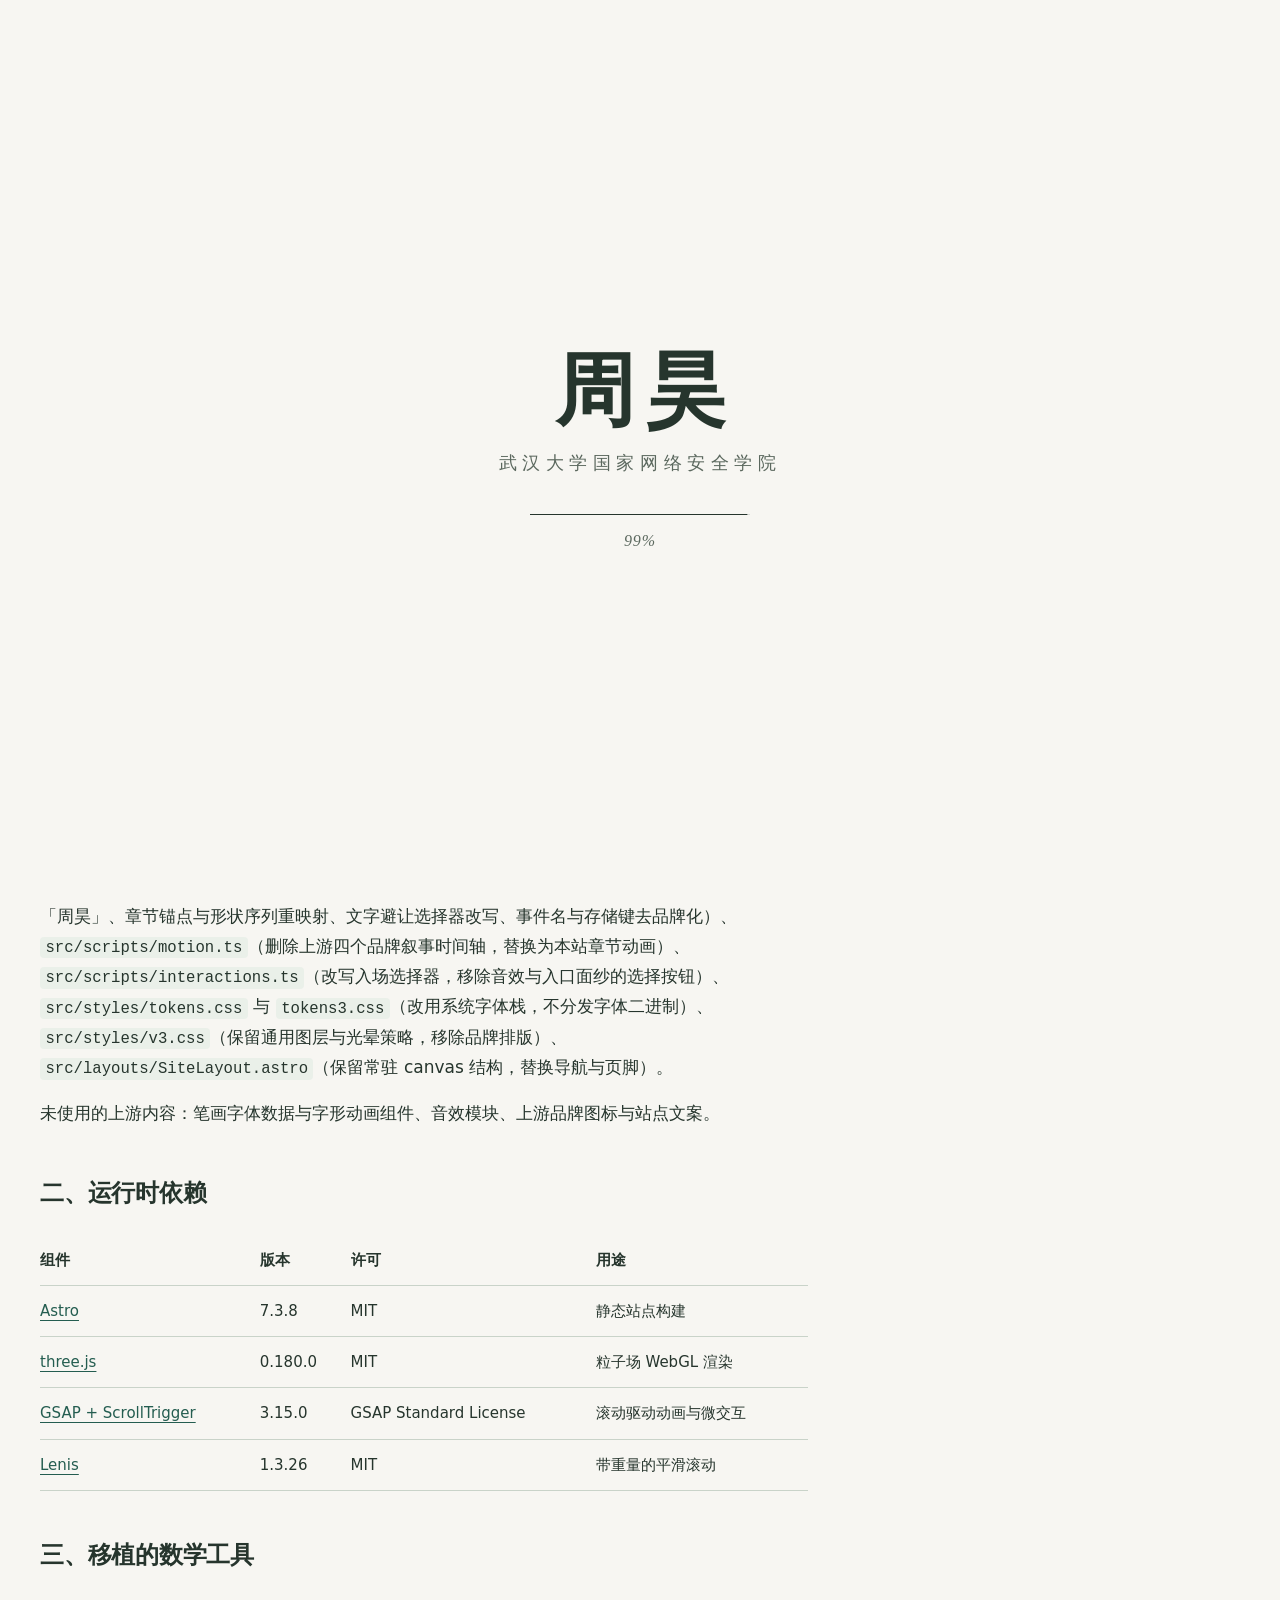
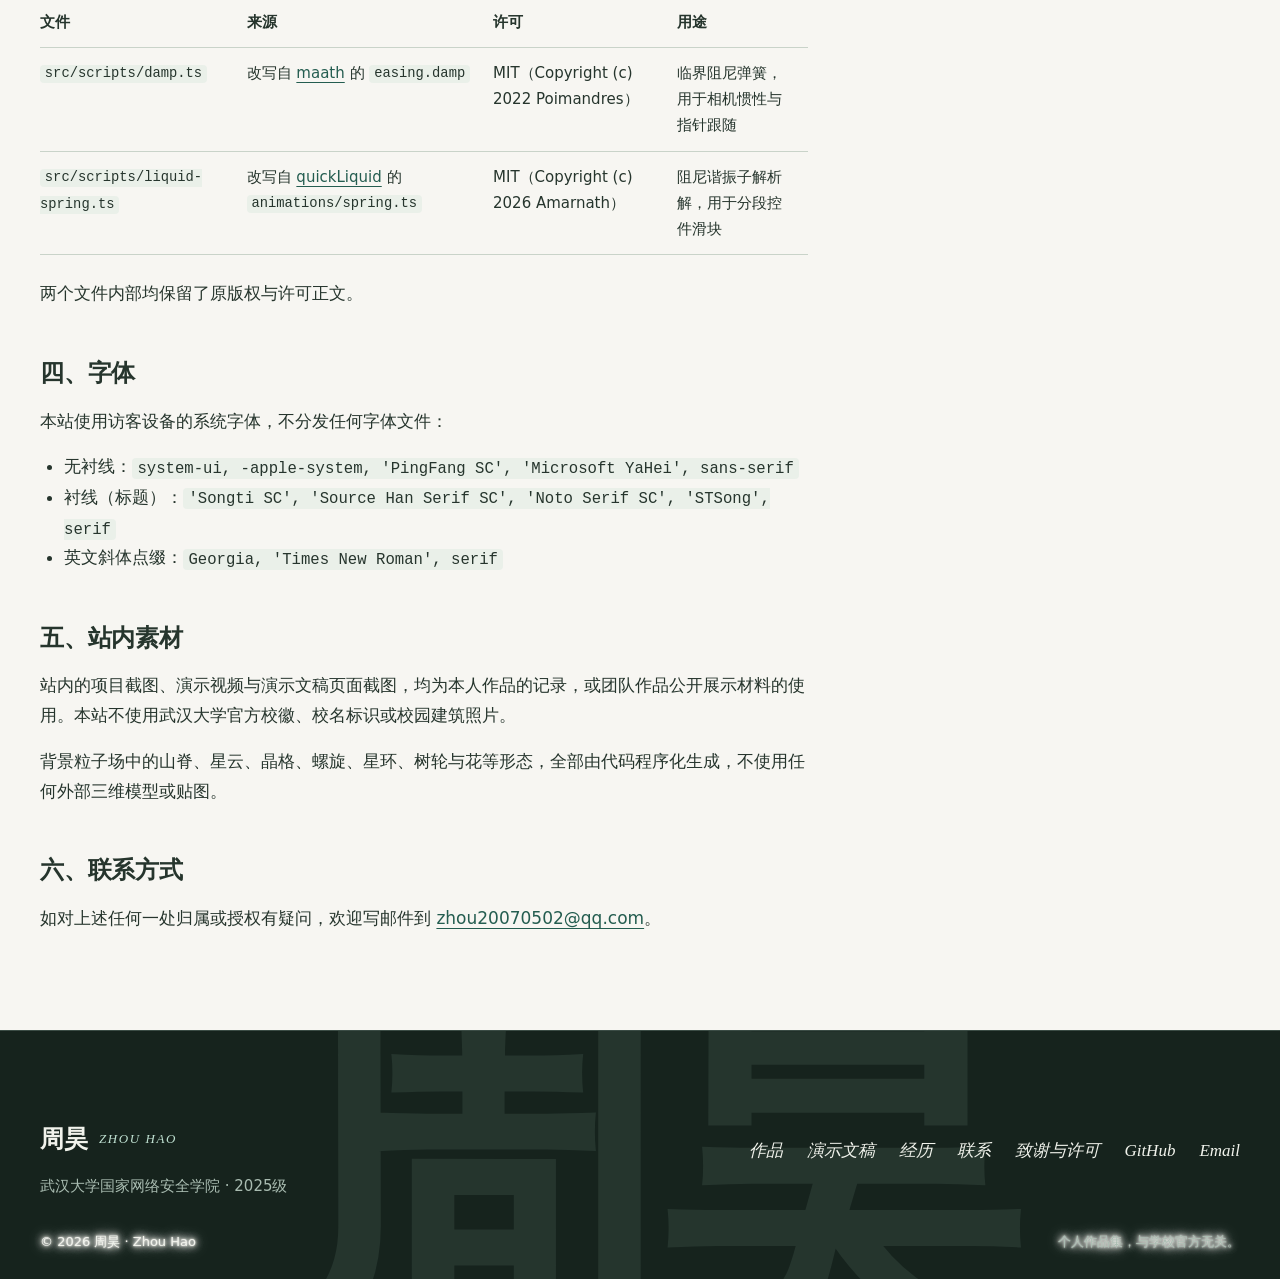
==== commit ee1ef614: "作品集改版：深空蓝紫配色 / 粒子场重写 / 排版与文案修订 / 视频与首屏动效" ====
--- a/credits/index.html
+++ b/credits/index.html
@@ -9,9 +9,9 @@
   }
   d.dataset.mode = m;
   d.style.colorScheme = m;
-  d.style.backgroundColor = m === 'dark' ? '#050810' : '#F7F6F2';
+  d.style.backgroundColor = m === 'dark' ? '#0b1120' : '#F7F6F2';
   var t = document.getElementById('theme-color');
-  if (t) t.setAttribute('content', m === 'dark' ? '#050810' : '#F7F6F2');
+  if (t) t.setAttribute('content', m === 'dark' ? '#0b1120' : '#F7F6F2');
 })();
 </script><title>致谢与许可 · 周昊</title><meta name="description" content="本站所用第三方组件、字体与参考实现的来源与许可说明。"><meta name="robots" content="index, follow"><link rel="canonical" href="https://zhou-hao52.github.io/credits"><meta property="og:type" content="website"><meta property="og:title" content="致谢与许可 · 周昊"><meta property="og:description" content="本站所用第三方组件、字体与参考实现的来源与许可说明。"><meta property="og:locale" content="zh_CN"><meta property="og:site_name" content="周昊 · Zhou Hao"><meta property="og:url" content="https://zhou-hao52.github.io/credits"><meta property="og:image" content="https://zhou-hao52.github.io/og.png"><meta property="og:image:width" content="1200"><meta property="og:image:height" content="630"><meta name="twitter:card" content="summary_large_image"><!-- 渐进增强把关：只有支持 IntersectionObserver 且未开启减少动画时才加 .js；面纱每会话只出现一次，
      4 秒内动效仍未接管就整体撤销，保证页面永远是可读文档。 --><script>
@@ -24,4 +24,4 @@
   setTimeout(function () { if (!h.hasAttribute('data-motion')) h.classList.remove('js', 'gate'); }, 4000);
 })(document, window);
 </script><link rel="icon" href="/favicon.svg" type="image/svg+xml"><style>.credits-body[data-astro-cid-obf5vjbg] code[data-astro-cid-obf5vjbg]{background:var(--mist);border-radius:var(--r1);padding:.1em .35em;font-family:ui-monospace,SF Mono,Consolas,monospace;font-size:.92em}.credits-note[data-astro-cid-obf5vjbg]{padding-left:var(--s4);border-left:var(--stroke) solid var(--line)}
-</style><link rel="stylesheet" href="/assets/SiteLayout.D-F7H9n7.css"></head><body data-scene="credits"><canvas id="scene" aria-hidden="true"></canvas><div class="curtain" aria-hidden="true"></div><div class="progress-bar" aria-hidden="true"></div><div class="gate-veil" role="status" aria-label="正在载入"><div class="gate-inner"><p class="gate-mark">周昊</p><p class="gate-line">武汉大学国家网络安全学院</p><div class="gate-bar" aria-hidden="true"><i></i></div><p class="gate-pct" aria-hidden="true"><span>0</span>%</p></div></div><a class="skip-link" href="#main">跳到正文</a><header class="site-header"><div class="wrap header-inner"><a class="brand" href="/"><strong>周昊</strong><span>ZHOU HAO</span></a><div class="header-tools"><nav class="desktop-nav" aria-label="主导航"><a class="nav-link" href="#works">作品</a><a class="nav-link" href="#decks">演示文稿</a><a class="nav-link" href="#journey">经历</a><a class="nav-link" href="#contact">联系</a><a class="nav-link" href="/credits" data-nav>致谢</a></nav><button class="mode-toggle" type="button" data-mode-toggle aria-pressed="false" aria-label="深色模式" title="切换浅色 / 深色"><svg class="i-sun" viewBox="0 0 24 24" width="18" height="18" aria-hidden="true" fill="none" stroke="currentColor" stroke-width="1.6" stroke-linecap="round"><circle cx="12" cy="12" r="4.2"></circle><path d="M12 2.6v2.2M12 19.2v2.2M2.6 12h2.2M19.2 12h2.2M5.3 5.3l1.6 1.6M17.1 17.1l1.6 1.6M18.7 5.3l-1.6 1.6M6.9 17.1l-1.6 1.6"></path></svg><svg class="i-moon" viewBox="0 0 24 24" width="18" height="18" aria-hidden="true" fill="none" stroke="currentColor" stroke-width="1.6" stroke-linejoin="round"><path d="M20 14.4A8.4 8.4 0 0 1 9.6 4a8.4 8.4 0 1 0 10.4 10.4Z"></path></svg></button><details class="mobile-menu"><summary>菜单<span class="caret" aria-hidden="true"></span></summary><nav aria-label="移动导航"><a class="nav-link" href="#works">作品</a><a class="nav-link" href="#decks">演示文稿</a><a class="nav-link" href="#journey">经历</a><a class="nav-link" href="#contact">联系</a><a class="nav-link" href="/credits" data-nav>致谢</a><a class="nav-link" href="mailto:zhou20070502@qq.com">写邮件</a></nav></details></div></div></header><main id="main"><div class="wrap" data-astro-cid-obf5vjbg><header class="page-header" data-astro-cid-obf5vjbg><p class="eyebrow" data-astro-cid-obf5vjbg>Credits & Licenses</p><h1 data-astro-cid-obf5vjbg>致谢与许可</h1><p data-astro-cid-obf5vjbg>本站使用的第三方组件、参考实现与许可声明如下。</p></header><div class="credits-body" data-astro-cid-obf5vjbg><h2 data-astro-cid-obf5vjbg>一、衍生自开源项目</h2><p data-astro-cid-obf5vjbg>本站的动效层与 WebGL 粒子场实现衍生自开源项目 <strong data-astro-cid-obf5vjbg>luoxu-web</strong>：</p><ul data-astro-cid-obf5vjbg><li data-astro-cid-obf5vjbg>上游仓库：<a href="https://github.com/shunyoudeng/luoxu-web" target="_blank" rel="noopener noreferrer" data-astro-cid-obf5vjbg>github.com/shunyoudeng/luoxu-web</a></li><li data-astro-cid-obf5vjbg>上游许可：Apache License 2.0（全文见 <a href="/legal/LICENSE.txt" target="_blank" rel="noopener noreferrer" data-astro-cid-obf5vjbg>/legal/LICENSE.txt</a>）</li><li data-astro-cid-obf5vjbg>上游版权：Copyright 2026 水逝楚云 and LUOXU contributors（见 <a href="/legal/NOTICE.txt" target="_blank" rel="noopener noreferrer" data-astro-cid-obf5vjbg>/legal/NOTICE.txt</a>）</li></ul><p data-astro-cid-obf5vjbg>依据 Apache-2.0 第 4 条，本站履行以下义务：</p><ul data-astro-cid-obf5vjbg><li data-astro-cid-obf5vjbg>随站分发 Apache-2.0 许可全文；</li><li data-astro-cid-obf5vjbg>对所有衍生文件标注修改；</li><li data-astro-cid-obf5vjbg>完整保留上游的所有权与许可声明。</li></ul><p class="credits-note" data-astro-cid-obf5vjbg>依据 Apache-2.0 第 6 条与上游 NOTICE 的明确声明，本站不使用上游项目的名称、标识与品牌文案，也不声称是其官方分支或官方维护版本。本站为周昊的个人作品集，与上游项目及武汉大学均无隶属关系。</p><p data-astro-cid-obf5vjbg>已修改的衍生文件（均在文件头带有修改声明）：<code data-astro-cid-obf5vjbg>src/scripts/scene.ts</code>（字形栅格化文字改为「周昊」、章节锚点与形状序列重映射、文字避让选择器改写、事件名与存储键去品牌化）、<code data-astro-cid-obf5vjbg>src/scripts/motion.ts</code>（删除上游四个品牌叙事时间轴，替换为本站章节动画）、<code data-astro-cid-obf5vjbg>src/scripts/interactions.ts</code>（改写入场选择器，移除音效与入口面纱的选择按钮）、<code data-astro-cid-obf5vjbg>src/styles/tokens.css</code> 与 <code data-astro-cid-obf5vjbg>tokens3.css</code>（改用系统字体栈，不分发字体二进制）、<code data-astro-cid-obf5vjbg>src/styles/v3.css</code>（保留通用图层与光晕策略，移除品牌排版）、<code data-astro-cid-obf5vjbg>src/layouts/SiteLayout.astro</code>（保留常驻 canvas 结构，替换导航与页脚）。</p><p data-astro-cid-obf5vjbg>未使用的上游内容：笔画字体数据与字形动画组件、音效模块、上游品牌图标与站点文案。</p><h2 data-astro-cid-obf5vjbg>二、运行时依赖</h2><table data-astro-cid-obf5vjbg><thead data-astro-cid-obf5vjbg><tr data-astro-cid-obf5vjbg><th data-astro-cid-obf5vjbg>组件</th><th data-astro-cid-obf5vjbg>版本</th><th data-astro-cid-obf5vjbg>许可</th><th data-astro-cid-obf5vjbg>用途</th></tr></thead><tbody data-astro-cid-obf5vjbg><tr data-astro-cid-obf5vjbg><td data-astro-cid-obf5vjbg><a href="https://github.com/withastro/astro" target="_blank" rel="noopener noreferrer" data-astro-cid-obf5vjbg>Astro</a></td><td data-astro-cid-obf5vjbg>7.3.8</td><td data-astro-cid-obf5vjbg>MIT</td><td data-astro-cid-obf5vjbg>静态站点构建</td></tr><tr data-astro-cid-obf5vjbg><td data-astro-cid-obf5vjbg><a href="https://github.com/mrdoob/three.js" target="_blank" rel="noopener noreferrer" data-astro-cid-obf5vjbg>three.js</a></td><td data-astro-cid-obf5vjbg>0.180.0</td><td data-astro-cid-obf5vjbg>MIT</td><td data-astro-cid-obf5vjbg>粒子场 WebGL 渲染</td></tr><tr data-astro-cid-obf5vjbg><td data-astro-cid-obf5vjbg><a href="https://github.com/greensock/GSAP" target="_blank" rel="noopener noreferrer" data-astro-cid-obf5vjbg>GSAP + ScrollTrigger</a></td><td data-astro-cid-obf5vjbg>3.15.0</td><td data-astro-cid-obf5vjbg>GSAP Standard License</td><td data-astro-cid-obf5vjbg>滚动驱动动画与微交互</td></tr><tr data-astro-cid-obf5vjbg><td data-astro-cid-obf5vjbg><a href="https://github.com/darkroomengineering/lenis" target="_blank" rel="noopener noreferrer" data-astro-cid-obf5vjbg>Lenis</a></td><td data-astro-cid-obf5vjbg>1.3.26</td><td data-astro-cid-obf5vjbg>MIT</td><td data-astro-cid-obf5vjbg>带重量的平滑滚动</td></tr></tbody></table><h2 data-astro-cid-obf5vjbg>三、移植的数学工具</h2><table data-astro-cid-obf5vjbg><thead data-astro-cid-obf5vjbg><tr data-astro-cid-obf5vjbg><th data-astro-cid-obf5vjbg>文件</th><th data-astro-cid-obf5vjbg>来源</th><th data-astro-cid-obf5vjbg>许可</th><th data-astro-cid-obf5vjbg>用途</th></tr></thead><tbody data-astro-cid-obf5vjbg><tr data-astro-cid-obf5vjbg><td data-astro-cid-obf5vjbg><code data-astro-cid-obf5vjbg>src/scripts/damp.ts</code></td><td data-astro-cid-obf5vjbg>改写自 <a href="https://github.com/pmndrs/maath" target="_blank" rel="noopener noreferrer" data-astro-cid-obf5vjbg>maath</a> 的 <code data-astro-cid-obf5vjbg>easing.damp</code></td><td data-astro-cid-obf5vjbg>MIT（Copyright (c) 2022 Poimandres）</td><td data-astro-cid-obf5vjbg>临界阻尼弹簧，用于相机惯性与指针跟随</td></tr><tr data-astro-cid-obf5vjbg><td data-astro-cid-obf5vjbg><code data-astro-cid-obf5vjbg>src/scripts/liquid-spring.ts</code></td><td data-astro-cid-obf5vjbg>改写自 <a href="https://github.com/amarnath3003/quickLiquid" target="_blank" rel="noopener noreferrer" data-astro-cid-obf5vjbg>quickLiquid</a> 的 <code data-astro-cid-obf5vjbg>animations/spring.ts</code></td><td data-astro-cid-obf5vjbg>MIT（Copyright (c) 2026 Amarnath）</td><td data-astro-cid-obf5vjbg>阻尼谐振子解析解，用于分段控件滑块</td></tr></tbody></table><p data-astro-cid-obf5vjbg>两个文件内部均保留了原版权与许可正文。</p><h2 data-astro-cid-obf5vjbg>四、字体</h2><p data-astro-cid-obf5vjbg>本站使用访客设备的系统字体，不分发任何字体文件：</p><ul data-astro-cid-obf5vjbg><li data-astro-cid-obf5vjbg>无衬线：<code data-astro-cid-obf5vjbg>system-ui, -apple-system, 'PingFang SC', 'Microsoft YaHei', sans-serif</code></li><li data-astro-cid-obf5vjbg>衬线（标题）：<code data-astro-cid-obf5vjbg>'Songti SC', 'Source Han Serif SC', 'Noto Serif SC', 'STSong', serif</code></li><li data-astro-cid-obf5vjbg>英文斜体点缀：<code data-astro-cid-obf5vjbg>Georgia, 'Times New Roman', serif</code></li></ul><h2 data-astro-cid-obf5vjbg>五、站内素材</h2><p data-astro-cid-obf5vjbg>站内的项目截图、演示视频与演示文稿页面截图，均为本人作品的记录，或团队作品公开展示材料的使用。本站不使用武汉大学官方校徽、校名标识或校园建筑照片。</p><p data-astro-cid-obf5vjbg>背景粒子场中的山脊、星云、晶格、螺旋、星环、树轮与花等形态，全部由代码程序化生成，不使用任何外部三维模型或贴图。</p><h2 data-astro-cid-obf5vjbg>六、联系方式</h2><p data-astro-cid-obf5vjbg>如对上述任何一处归属或授权有疑问，欢迎写邮件到 <a href="mailto:zhou20070502@qq.com" data-astro-cid-obf5vjbg>zhou20070502@qq.com</a>。</p></div></div></main><footer class="site-footer" id="contact" data-tone="dark"><div class="wrap"><div class="footer-top"><div class="footer-brand"><a class="brand" href="/"><strong>周昊</strong><span>ZHOU HAO</span></a><p>武汉大学国家网络安全学院 · 2025 级本科</p></div><nav class="footer-links" aria-label="页脚导航"><a href="#works">作品</a><a href="#decks">演示文稿</a><a href="#journey">经历</a><a href="#contact">联系</a><a href="/credits" data-nav>致谢与许可</a><a href="https://github.com/zhou-hao52" target="_blank" rel="noopener noreferrer">GitHub</a><a href="mailto:zhou20070502@qq.com">Email</a></nav></div><div class="footer-note"><span>© 2026 周昊 · Zhou Hao</span><span>本站为个人作品集，与武汉大学官方无关。</span></div></div></footer><script type="module" src="/assets/SiteLayout.astro_astro_type_script_index_0_lang.DyIqa5dn.js"></script></body></html>+</style><link rel="stylesheet" href="/assets/SiteLayout.BsROSzPa.css"></head><body data-scene="credits"><canvas id="scene" aria-hidden="true"></canvas><div class="curtain" aria-hidden="true"></div><div class="progress-bar" aria-hidden="true"></div><div class="gate-veil" role="status" aria-label="正在载入"><div class="gate-inner"><p class="gate-mark">周昊</p><p class="gate-line">武汉大学国家网络安全学院</p><div class="gate-bar" aria-hidden="true"><i></i></div><p class="gate-pct" aria-hidden="true"><span>0</span>%</p></div></div><a class="skip-link" href="#main">跳到正文</a><header class="site-header"><div class="wrap header-inner"><a class="brand" href="/"><strong>周昊</strong><span>ZHOU HAO</span></a><div class="header-tools"><nav class="desktop-nav" aria-label="主导航"><a class="nav-link" href="#works">作品</a><a class="nav-link" href="#decks">演示文稿</a><a class="nav-link" href="#journey">经历</a><a class="nav-link" href="#contact">联系</a><a class="nav-link" href="/credits" data-nav>致谢</a></nav><button class="mode-toggle" type="button" data-mode-toggle aria-pressed="false" aria-label="深色模式" title="切换浅色 / 深色"><svg class="i-sun" viewBox="0 0 24 24" width="18" height="18" aria-hidden="true" fill="none" stroke="currentColor" stroke-width="1.6" stroke-linecap="round"><circle cx="12" cy="12" r="4.2"></circle><path d="M12 2.6v2.2M12 19.2v2.2M2.6 12h2.2M19.2 12h2.2M5.3 5.3l1.6 1.6M17.1 17.1l1.6 1.6M18.7 5.3l-1.6 1.6M6.9 17.1l-1.6 1.6"></path></svg><svg class="i-moon" viewBox="0 0 24 24" width="18" height="18" aria-hidden="true" fill="none" stroke="currentColor" stroke-width="1.6" stroke-linejoin="round"><path d="M20 14.4A8.4 8.4 0 0 1 9.6 4a8.4 8.4 0 1 0 10.4 10.4Z"></path></svg></button><details class="mobile-menu"><summary>菜单<span class="caret" aria-hidden="true"></span></summary><nav aria-label="移动导航"><a class="nav-link" href="#works">作品</a><a class="nav-link" href="#decks">演示文稿</a><a class="nav-link" href="#journey">经历</a><a class="nav-link" href="#contact">联系</a><a class="nav-link" href="/credits" data-nav>致谢</a><a class="nav-link" href="mailto:zhou20070502@qq.com">写邮件</a></nav></details></div></div></header><main id="main"><div class="wrap" data-astro-cid-obf5vjbg><header class="page-header" data-astro-cid-obf5vjbg><p class="eyebrow" data-astro-cid-obf5vjbg>Credits & Licenses</p><h1 data-astro-cid-obf5vjbg>致谢与许可</h1><p data-astro-cid-obf5vjbg>本站使用的第三方组件、参考实现与许可声明如下。</p></header><div class="credits-body" data-astro-cid-obf5vjbg><h2 data-astro-cid-obf5vjbg>一、衍生自开源项目</h2><p data-astro-cid-obf5vjbg>本站的动效层与 WebGL 粒子场实现衍生自开源项目 <strong data-astro-cid-obf5vjbg>luoxu-web</strong>：</p><ul data-astro-cid-obf5vjbg><li data-astro-cid-obf5vjbg>上游仓库：<a href="https://github.com/shunyoudeng/luoxu-web" target="_blank" rel="noopener noreferrer" data-astro-cid-obf5vjbg>github.com/shunyoudeng/luoxu-web</a></li><li data-astro-cid-obf5vjbg>上游许可：Apache License 2.0（全文见 <a href="/legal/LICENSE.txt" target="_blank" rel="noopener noreferrer" data-astro-cid-obf5vjbg>/legal/LICENSE.txt</a>）</li><li data-astro-cid-obf5vjbg>上游版权：Copyright 2026 水逝楚云 and LUOXU contributors（见 <a href="/legal/NOTICE.txt" target="_blank" rel="noopener noreferrer" data-astro-cid-obf5vjbg>/legal/NOTICE.txt</a>）</li></ul><p data-astro-cid-obf5vjbg>依据 Apache-2.0 第 4 条，本站履行以下义务：</p><ul data-astro-cid-obf5vjbg><li data-astro-cid-obf5vjbg>随站分发 Apache-2.0 许可全文；</li><li data-astro-cid-obf5vjbg>对所有衍生文件标注修改；</li><li data-astro-cid-obf5vjbg>完整保留上游的所有权与许可声明。</li></ul><p class="credits-note" data-astro-cid-obf5vjbg>依据 Apache-2.0 第 6 条与上游 NOTICE 的明确声明，本站不使用上游项目的名称、标识与品牌文案，也不声称是其官方分支或官方维护版本。本站为周昊的个人作品集，与上游项目及武汉大学均无隶属关系。</p><p data-astro-cid-obf5vjbg>已修改的衍生文件（均在文件头带有修改声明）：<code data-astro-cid-obf5vjbg>src/scripts/scene.ts</code>（字形栅格化文字改为「周昊」、章节锚点与形状序列重映射、文字避让选择器改写、事件名与存储键去品牌化）、<code data-astro-cid-obf5vjbg>src/scripts/motion.ts</code>（删除上游四个品牌叙事时间轴，替换为本站章节动画）、<code data-astro-cid-obf5vjbg>src/scripts/interactions.ts</code>（改写入场选择器，移除音效与入口面纱的选择按钮）、<code data-astro-cid-obf5vjbg>src/styles/tokens.css</code> 与 <code data-astro-cid-obf5vjbg>tokens3.css</code>（改用系统字体栈，不分发字体二进制）、<code data-astro-cid-obf5vjbg>src/styles/v3.css</code>（保留通用图层与光晕策略，移除品牌排版）、<code data-astro-cid-obf5vjbg>src/layouts/SiteLayout.astro</code>（保留常驻 canvas 结构，替换导航与页脚）。</p><p data-astro-cid-obf5vjbg>未使用的上游内容：笔画字体数据与字形动画组件、音效模块、上游品牌图标与站点文案。</p><h2 data-astro-cid-obf5vjbg>二、运行时依赖</h2><table data-astro-cid-obf5vjbg><thead data-astro-cid-obf5vjbg><tr data-astro-cid-obf5vjbg><th data-astro-cid-obf5vjbg>组件</th><th data-astro-cid-obf5vjbg>版本</th><th data-astro-cid-obf5vjbg>许可</th><th data-astro-cid-obf5vjbg>用途</th></tr></thead><tbody data-astro-cid-obf5vjbg><tr data-astro-cid-obf5vjbg><td data-astro-cid-obf5vjbg><a href="https://github.com/withastro/astro" target="_blank" rel="noopener noreferrer" data-astro-cid-obf5vjbg>Astro</a></td><td data-astro-cid-obf5vjbg>7.3.8</td><td data-astro-cid-obf5vjbg>MIT</td><td data-astro-cid-obf5vjbg>静态站点构建</td></tr><tr data-astro-cid-obf5vjbg><td data-astro-cid-obf5vjbg><a href="https://github.com/mrdoob/three.js" target="_blank" rel="noopener noreferrer" data-astro-cid-obf5vjbg>three.js</a></td><td data-astro-cid-obf5vjbg>0.180.0</td><td data-astro-cid-obf5vjbg>MIT</td><td data-astro-cid-obf5vjbg>粒子场 WebGL 渲染</td></tr><tr data-astro-cid-obf5vjbg><td data-astro-cid-obf5vjbg><a href="https://github.com/greensock/GSAP" target="_blank" rel="noopener noreferrer" data-astro-cid-obf5vjbg>GSAP + ScrollTrigger</a></td><td data-astro-cid-obf5vjbg>3.15.0</td><td data-astro-cid-obf5vjbg>GSAP Standard License</td><td data-astro-cid-obf5vjbg>滚动驱动动画与微交互</td></tr><tr data-astro-cid-obf5vjbg><td data-astro-cid-obf5vjbg><a href="https://github.com/darkroomengineering/lenis" target="_blank" rel="noopener noreferrer" data-astro-cid-obf5vjbg>Lenis</a></td><td data-astro-cid-obf5vjbg>1.3.26</td><td data-astro-cid-obf5vjbg>MIT</td><td data-astro-cid-obf5vjbg>带重量的平滑滚动</td></tr></tbody></table><h2 data-astro-cid-obf5vjbg>三、移植的数学工具</h2><table data-astro-cid-obf5vjbg><thead data-astro-cid-obf5vjbg><tr data-astro-cid-obf5vjbg><th data-astro-cid-obf5vjbg>文件</th><th data-astro-cid-obf5vjbg>来源</th><th data-astro-cid-obf5vjbg>许可</th><th data-astro-cid-obf5vjbg>用途</th></tr></thead><tbody data-astro-cid-obf5vjbg><tr data-astro-cid-obf5vjbg><td data-astro-cid-obf5vjbg><code data-astro-cid-obf5vjbg>src/scripts/damp.ts</code></td><td data-astro-cid-obf5vjbg>改写自 <a href="https://github.com/pmndrs/maath" target="_blank" rel="noopener noreferrer" data-astro-cid-obf5vjbg>maath</a> 的 <code data-astro-cid-obf5vjbg>easing.damp</code></td><td data-astro-cid-obf5vjbg>MIT（Copyright (c) 2022 Poimandres）</td><td data-astro-cid-obf5vjbg>临界阻尼弹簧，用于相机惯性与指针跟随</td></tr><tr data-astro-cid-obf5vjbg><td data-astro-cid-obf5vjbg><code data-astro-cid-obf5vjbg>src/scripts/liquid-spring.ts</code></td><td data-astro-cid-obf5vjbg>改写自 <a href="https://github.com/amarnath3003/quickLiquid" target="_blank" rel="noopener noreferrer" data-astro-cid-obf5vjbg>quickLiquid</a> 的 <code data-astro-cid-obf5vjbg>animations/spring.ts</code></td><td data-astro-cid-obf5vjbg>MIT（Copyright (c) 2026 Amarnath）</td><td data-astro-cid-obf5vjbg>阻尼谐振子解析解，用于分段控件滑块</td></tr></tbody></table><p data-astro-cid-obf5vjbg>两个文件内部均保留了原版权与许可正文。</p><h2 data-astro-cid-obf5vjbg>四、字体</h2><p data-astro-cid-obf5vjbg>本站使用访客设备的系统字体，不分发任何字体文件：</p><ul data-astro-cid-obf5vjbg><li data-astro-cid-obf5vjbg>无衬线：<code data-astro-cid-obf5vjbg>system-ui, -apple-system, 'PingFang SC', 'Microsoft YaHei', sans-serif</code></li><li data-astro-cid-obf5vjbg>衬线（标题）：<code data-astro-cid-obf5vjbg>'Songti SC', 'Source Han Serif SC', 'Noto Serif SC', 'STSong', serif</code></li><li data-astro-cid-obf5vjbg>英文斜体点缀：<code data-astro-cid-obf5vjbg>Georgia, 'Times New Roman', serif</code></li></ul><h2 data-astro-cid-obf5vjbg>五、站内素材</h2><p data-astro-cid-obf5vjbg>站内的项目截图、演示视频与演示文稿页面截图，均为本人作品的记录，或团队作品公开展示材料的使用。本站不使用武汉大学官方校徽、校名标识或校园建筑照片。</p><p data-astro-cid-obf5vjbg>背景粒子场中的山脊、星云、晶格、螺旋、星环、树轮与花等形态，全部由代码程序化生成，不使用任何外部三维模型或贴图。</p><h2 data-astro-cid-obf5vjbg>六、联系方式</h2><p data-astro-cid-obf5vjbg>如对上述任何一处归属或授权有疑问，欢迎写邮件到 <a href="mailto:zhou20070502@qq.com" data-astro-cid-obf5vjbg>zhou20070502@qq.com</a>。</p></div></div></main><footer class="site-footer" id="contact" data-tone="dark"><div class="wrap"><div class="footer-top"><div class="footer-brand"><a class="brand" href="/"><strong>周昊</strong><span>ZHOU HAO</span></a><p>武汉大学国家网络安全学院 · 2025级</p></div><nav class="footer-links" aria-label="页脚导航"><a href="#works">作品</a><a href="#decks">演示文稿</a><a href="#journey">经历</a><a href="#contact">联系</a><a href="/credits" data-nav>致谢与许可</a><a href="https://github.com/zhou-hao52" target="_blank" rel="noopener noreferrer">GitHub</a><a href="mailto:zhou20070502@qq.com">Email</a></nav></div><div class="footer-note"><span>© 2026 周昊 · Zhou Hao</span><span>个人作品集，与学校官方无关。</span></div></div></footer><script type="module" src="/assets/SiteLayout.astro_astro_type_script_index_0_lang.BZN17Itu.js"></script></body></html>
--- a/assets/SiteLayout.BsROSzPa.css
+++ b/assets/SiteLayout.BsROSzPa.css
@@ -0,0 +1 @@
+:root{--paper:#f7f6f2;--surface:#fffefb;--mist:#eaf0e9;--ink:#26352d;--secondary:#5b685e;--green:#245d50;--line:#c9d3c9;--error:#a7443b;--primary:#245d50;--accent:#3c7a6b;--violet:#6b7f9b;--sans:system-ui,-apple-system,BlinkMacSystemFont,"PingFang SC","Segoe UI","Microsoft YaHei",sans-serif;--serif:Georgia,"Times New Roman",serif;--song:"Songti SC","Source Han Serif SC","Noto Serif SC","STSong","Songti TC","SimSun",serif;--kai:"Kaiti SC","STKaiti","KaiTi","Kai","Songti SC","Source Han Serif SC",serif;--green-soft:#3c7a6b;--green-deep:#173a31;--night:#16231d;--night-2:#1e2f27;--on-night:#f1f3ec;--on-night-2:#a9bcb1;--mint:#bfe0d1;--shadow-soft:0 1px 2px #26352d0a,0 12px 32px -12px #26352d24;--shadow-lift:0 2px 4px #26352d0d,0 32px 64px -24px #173a3152;--panel:#eff2ea;--panel-2:#e7ede6;--tint:#eff2ea;--tint-veil:#eff2eae6;--edge:#26352d29;--edge-hi:#26352d4d;--edge-max:#26352d8c;--edge-night:#f1f3ec38;--edge-night-strong:#f1f3ec59;--footer-rule:#bfe0d138;--glow:0 12px 28px -14px #245d508c;--watermark:#bfe0d117;--rule-soft:#26352d24;--header-bg:#f7f6f28c;--header-bg-solid:#f7f6f2e6;--header-bg-night:#16231d80;--header-bg-night-solid:#16231de0;--header-line:#d5ddd4b3;--glass-solid:#fffefbe6;--glass-tint:#eaf0e9b3;--curtain:#173a31;--grad-tech:linear-gradient(135deg,#35c9e0 0%,#6b7cff 52%,#8f6bff 100%);--hero-size:clamp(2.25rem,6.6vw,5.5rem);--mega:clamp(2rem,5.4vw,4.5rem);--display:3rem;--heading:2.25rem;--title:1.5rem;--lead:1.1875rem;--body:1.0625rem;--small:.9375rem;--label:.875rem;--caption:.8125rem;--s1:4px;--s2:8px;--s3:12px;--s4:16px;--s5:20px;--s6:24px;--s8:32px;--s10:40px;--s12:48px;--s16:64px;--s24:96px;--r1:4px;--r2:8px;--r3:12px;--stroke:1px;--fast:.15s;--ease:cubic-bezier(.2,0,0,1);--container:1200px;--motion-micro:.12s;--motion-fast:.18s;--motion-standard:.24s;--motion-emphasized:.36s;--ease-standard:cubic-bezier(.2,0,0,1);--ease-out:cubic-bezier(.22,1,.36,1);--ease-soft-spring:cubic-bezier(.22,1.18,.36,1);--hover-lift:-2px;--hover-scale:1.02;--hover-scale-link:1.015;--pressed-scale:.985;--reveal-distance:8px;--indicator-inset:6px}html{background:var(--paper)}html[data-mode=dark]{color-scheme:dark;--paper:#0b1120;--surface:#111a2e;--mist:#16203a;--panel:#111a2e;--panel-2:#16203a;--tint:#0d1526;--tint-veil:#0d1526d1;--ink:#e8edf9;--secondary:#93a2c4;--green:#35c9e0;--green-soft:#6b7cff;--green-deep:#0b1120;--error:#f87171;--primary:#6b7cff;--accent:#35c9e0;--violet:#8f6bff;--line:#6b7cff42;--edge:#6b7cff42;--edge-hi:#6b7cff6b;--edge-max:#35c9e0b8;--edge-night:#6b7cff42;--edge-night-strong:#6b7cff6b;--footer-rule:#6b7cff42;--glow:0 10px 30px -14px #6b7cffd9;--night:#111a2e;--night-2:#16203a;--on-night:#e8edf9;--on-night-2:#93a2c4;--mint:#7fe6ff;--watermark:#6b7cff13;--rule-soft:#e8edf924;--header-bg:#0b1120b8;--header-bg-solid:#0b1120eb;--header-bg-night:#0b1120b8;--header-bg-night-solid:#0b1120eb;--header-line:#6b7cff33;--glass:#111a2e9e;--glass-solid:#111a2eeb;--glass-tint:#16203ab3;--shadow-soft:0 1px 2px #0009,0 12px 32px -12px #000c;--shadow-lift:0 2px 4px #00000080,0 32px 64px -24px #000000e6,0 0 28px #6b7cff29;--curtain:#0e1730}:root{--display-font:"Songti SC","Source Han Serif SC","Noto Serif SC","STSong","SimSun",serif;--serif:Georgia,"Times New Roman",serif;--mega-sz:clamp(2.1rem,5vw,4.6rem);--ease-cine:cubic-bezier(.7,0,.2,1);--glass:#fffefb9e}*{box-sizing:border-box}html{scroll-behavior:smooth;scroll-padding-top:var(--s12)}html.js{scroll-behavior:auto}html.lenis,html.lenis body{height:auto}.lenis.lenis-smooth{scroll-behavior:auto!important}.lenis.lenis-stopped{overflow:hidden}body{background:var(--paper);color:var(--ink);font:400 var(--body)/1.75 var(--sans);-webkit-font-smoothing:antialiased;margin:0}a{color:inherit;text-underline-offset:var(--s1)}button,summary{font:inherit}button{cursor:pointer}svg{display:block}img{max-width:100%;height:auto}button,a,summary{touch-action:manipulation}:focus-visible{outline:2px solid var(--green);outline-offset:var(--s1)}h1,h2,h3,p,dl,dd,dd,dt{margin:0}h1,h2,h3{text-wrap:balance;font-weight:400}p{text-wrap:pretty}h1{font-size:var(--display);letter-spacing:-.012em;font-weight:700;line-height:1.35}h2{font-size:var(--heading);letter-spacing:-.01em;font-weight:700;line-height:1.3}h3{font-size:var(--title);font-weight:600;line-height:1.5}.song{font-family:var(--song)}.kai{font-family:var(--kai);font-weight:400}.en{font-family:var(--serif);letter-spacing:.01em;font-style:italic}.page-header h1{font-size:clamp(2.25rem,5.2vw,4.25rem);line-height:1.2}.wrap{width:min(var(--container),calc(100% - var(--s12)));margin-inline:auto}.muted{color:var(--secondary)}.green{color:var(--green)}.eyebrow{font:italic 400 var(--label)/1.5 var(--serif);letter-spacing:.12em;text-transform:uppercase;color:var(--secondary)}.mono{font-variant-numeric:tabular-nums;font-family:ui-monospace,SF Mono,Cascadia Mono,Consolas,monospace}.section{padding-block:clamp(72px,9vw,140px)}.section-head{grid-template-columns:var(--s16) 1fr;gap:var(--s6);margin-bottom:var(--s12);display:grid}.section-head .eyebrow{padding-top:var(--s3)}.section-head p{margin-top:var(--s4);max-width:42rem;color:var(--secondary)}.sec-head{gap:var(--s6);grid-template-columns:auto 1fr;align-items:baseline;margin-bottom:clamp(32px,5vw,64px);display:grid}.sec-head .idx{font:italic 400 var(--small)/1 var(--serif);letter-spacing:.18em;color:var(--accent);padding-top:var(--s3)}.sec-head h2{font:900 var(--mega-sz)/1.12 var(--display-font);letter-spacing:-.04em;overflow-wrap:anywhere;max-width:100%}.sec-head h2 .soft{color:var(--secondary);font-weight:700}.sec-head h2 .accent{color:var(--green)}.sec-lead{margin-top:var(--s5);max-width:40rem;color:var(--secondary);font-size:var(--lead);text-wrap:pretty;line-height:1.7}@media (width<=700px){.sec-head{gap:var(--s2);grid-template-columns:1fr}.sec-head .idx{padding-top:0}}.button{justify-content:center;align-items:center;gap:var(--s3);min-height:48px;padding:var(--s3) var(--s6);border:var(--stroke) solid var(--green);font-size:var(--small);letter-spacing:.01em;border-radius:999px;font-weight:500;text-decoration:none;display:inline-flex}.button.primary{background:var(--green);color:var(--paper)}.button.secondary{background:var(--paper)}.button.disabled{border-color:var(--line);color:var(--secondary);cursor:default}.actions{align-items:center;gap:var(--s4);flex-wrap:wrap;display:flex}.text-link{align-items:center;gap:var(--s2);min-height:48px;font-size:var(--small);color:var(--green);text-decoration:none;display:inline-flex}.chip{min-height:26px;padding:0 var(--s3);border:var(--stroke) solid var(--line);font-size:var(--caption);color:var(--secondary);white-space:nowrap;border-radius:999px;align-items:center;display:inline-flex}.skip-link{left:var(--s6);top:var(--s2);padding:var(--s3);background:var(--surface);z-index:60;position:absolute;transform:translateY(-150%)}.skip-link:focus{transform:none}.site-header{z-index:20;border-bottom:var(--stroke) solid var(--header-line);background:var(--header-bg);backdrop-filter:saturate(180%)blur(18px);position:sticky;top:0}.header-inner{justify-content:space-between;align-items:center;gap:var(--s6);min-height:72px;display:flex}.brand{align-items:center;gap:var(--s3);flex-shrink:0;text-decoration:none;display:inline-flex}.brand strong{font:900 1.5rem/1 var(--display-font);letter-spacing:-.02em}.brand span{font:italic 400 .8125rem/1 var(--serif);letter-spacing:.12em;color:var(--green)}.desktop-nav{align-items:center;gap:var(--s8);display:flex}.nav-link{font-family:var(--serif);letter-spacing:.04em;color:var(--secondary);align-items:center;min-height:48px;font-size:1.0625rem;font-style:italic;text-decoration:none;display:inline-flex}.mobile-menu{display:none;position:relative}.mobile-menu summary{cursor:pointer;align-items:center;gap:var(--s2);min-height:48px;font-size:var(--small);list-style:none;display:flex}.mobile-menu summary::-webkit-details-marker{display:none}.mobile-menu nav{background:var(--surface);border:var(--stroke) solid var(--line);width:220px;box-shadow:var(--shadow-lift);padding:var(--s4);z-index:5;color:var(--ink);border-radius:20px;position:absolute;top:100%;right:0}.mobile-menu .nav-link{padding-inline:var(--s3);display:flex}.site-footer{padding-block:var(--s24) var(--s8);position:relative;overflow:clip}.site-footer:before{content:"周昊";font:900 clamp(8rem,30vw,26rem)/1 var(--display-font);letter-spacing:-.06em;color:var(--watermark);pointer-events:none;white-space:nowrap;position:absolute;bottom:-.22em;left:50%;transform:translate(-50%)}.site-footer .wrap{position:relative}.footer-top{justify-content:space-between;gap:var(--s8);align-items:flex-start;display:flex}.footer-brand p{font-size:var(--small);color:var(--secondary);margin-top:var(--s4)}.footer-links{gap:var(--s6);flex-wrap:wrap;display:flex}.footer-links a{font-family:var(--serif);align-items:center;min-height:48px;font-size:1.0625rem;font-style:italic;text-decoration:none;display:inline-flex}.footer-note{font-size:var(--caption);color:var(--secondary);margin-top:var(--s8);justify-content:space-between;gap:var(--s4);flex-wrap:wrap;display:flex}.page-header{padding-block:var(--s16) var(--s12)}.page-header h1{margin-block:var(--s4) var(--s6)}.page-header p{max-width:45rem;color:var(--secondary);font-size:var(--lead)}.credits-body{max-width:48rem;padding-bottom:var(--s24)}.credits-body h2{font:700 var(--title)/1.4 var(--sans);margin-block:var(--s12) var(--s4)}.credits-body p+p{margin-top:var(--s4)}.credits-body ul{padding-left:var(--s6);margin-block:var(--s4)}.credits-body a{color:var(--green)}.credits-body table{border-collapse:collapse;width:100%;margin-block:var(--s6);font-size:var(--small)}.credits-body th,.credits-body td{text-align:left;padding:var(--s3) var(--s3) var(--s3) 0;border-bottom:var(--stroke) solid var(--line);vertical-align:top}@media (width<=900px){.desktop-nav{gap:var(--s6)}.section-head{grid-template-columns:var(--s8) 1fr;gap:var(--s4)}}@media (width<=700px){:root{--display:2rem;--heading:1.75rem;--title:1.25rem}.wrap{width:calc(100% - var(--s10))}.desktop-nav{display:none}.mobile-menu{display:block}.footer-top{flex-direction:column}.footer-links{gap:var(--s4)}.page-header{padding-block:var(--s12) var(--s8)}.page-header p{font-size:var(--body)}.credits-body{padding-bottom:var(--s16)}.actions{gap:var(--s3)}}@media (width<=360px){.wrap{width:calc(100% - var(--s8))}.button{padding-inline:var(--s4)}}@media (prefers-reduced-motion:reduce){html{scroll-behavior:auto}*,:before,:after{transition:none!important;animation:none!important}}:where(a.button:not(.disabled):not([aria-disabled=true]),.text-link,.nav-link,.footer-links a,.mobile-menu summary,.mq-pause,.mode-toggle){transition:color var(--motion-fast) var(--ease-standard), background-color var(--motion-fast) var(--ease-standard), border-color var(--motion-fast) var(--ease-standard);transform:none}@media (hover:hover) and (pointer:fine){.button.primary:hover{background:var(--ink);border-color:var(--ink)}.button.secondary:hover{background:var(--mist)}:is(.text-link,.nav-link,.footer-links a,.mobile-menu summary):hover{color:var(--green)}}:is(a.button:not(.disabled):not([aria-disabled=true]),.text-link,.nav-link,.footer-links a,.mobile-menu summary,.mq-pause,.mode-toggle):active{transition-duration:var(--motion-micro);transition-timing-function:var(--ease-standard)}.button.primary:active{background:var(--ink);border-color:var(--ink)}.button.secondary:active{background:var(--mist);border-color:var(--ink)}.nav-link[aria-current=page]:after{opacity:1;transform:scaleX(1)}.mobile-menu .nav-link:after{inset-inline:var(--s3)}:root{--rise:28px;--reveal-ease:cubic-bezier(.16,1,.3,1)}@keyframes rise-in{0%{opacity:0;transform:translate3d(0,var(--rise),0);filter:blur(8px)}to{opacity:1;filter:blur();transform:none}}@keyframes fade-down{0%{opacity:0;transform:translateY(-10px)}to{opacity:1;transform:none}}@keyframes fade-in{0%{opacity:0}to{opacity:1}}@keyframes line-reveal{0%{opacity:.6;transform:scaleX(.9)}to{opacity:1;transform:scaleX(1)}}.js .site-header{animation:fade-down .6s var(--reveal-ease) backwards}html.js:not(.intro-done) .hero :is(.eyebrow,.mega-line,.mega-en,.hero-lead,.hero-actions,.scroll-cue),html.js:not(.intro-done) .hero-facts li,html.js:not(.intro-done) .hero-tagline .ci{opacity:0}.js :is([data-reveal]:not([data-reveal=line]),[data-layer],.sec-head,.work-row,.credits-body,.footer-top){transition:opacity .65s var(--reveal-ease) var(--reveal-delay,0s), transform .8s var(--reveal-ease) var(--reveal-delay,0s), filter .65s var(--reveal-ease) var(--reveal-delay,0s)}.js :is([data-reveal]:not([data-reveal=line]),[data-layer],.sec-head,.work-row,.credits-body,.footer-top):not([data-revealed=true]):not(:focus-within){opacity:0;transform:translate3d(0,var(--rise),0) scale(.985);filter:blur(6px)}.js [data-layer="0"]:not([data-revealed=true]):not(:focus-within):not([hidden]){filter:blur(3px);transform:translateY(14px)}.js [data-layer="1"]:not([data-revealed=true]):not(:focus-within):not([hidden]){filter:blur(8px);transform:translateY(40px)}.js [data-fx=scale]:not([data-revealed=true]):not(:focus-within):not([hidden]){filter:blur(8px);transform:translateY(48px)scale(.94)}.js [data-fx=left]:not([data-revealed=true]):not(:focus-within):not([hidden]){opacity:.002;filter:none;transform:translate(-40px,16px)scale(.98)}.js [data-fx=right]:not([data-revealed=true]):not(:focus-within):not([hidden]){opacity:.002;filter:none;transform:translate(40px,16px)scale(.98)}[data-reveal=line].is-revealing{animation:line-reveal var(--motion-emphasized) var(--ease-out);transform-origin:0}[data-reveal]:focus-within{animation:none}@media (prefers-reduced-motion:reduce){:is(a.button,.text-link,.nav-link,.footer-links a,.mobile-menu summary,.mq-pause,.mode-toggle),.nav-link:after,:is(a.button,.text-link) svg{transition:none!important;transform:none!important}[data-reveal],.mobile-menu[open] nav{animation:none!important}}#scene{z-index:-1;pointer-events:none;width:100%;height:100%;display:block;position:fixed;inset:0}@supports (height:100lvh){@media (width<=900px),(pointer:coarse){#scene{height:100lvh;bottom:auto}}}html.webgl body{background:0 0}html.webgl :is(.eyebrow,.hero-lead,.hero-tagline,.hero-facts,.sec-lead,.work-sum,.work-meta,.paper-venue,.award-date,.award-level,.place,.footer-note,.page-header p,.text-link,.credits-note){--hb:var(--halo-bg,var(--scene-bg,var(--paper)));text-shadow:var(--halo,0 0 2px var(--hb),0 0 4px var(--hb),0 0 8px var(--hb),0 0 8px var(--hb),0 0 16px var(--hb))}.progress-bar{background:var(--green);transform-origin:0;z-index:40;pointer-events:none;width:100%;height:2px;position:fixed;top:0;left:0;transform:scaleX(0)}html:not(.js) .progress-bar{display:none}.sr-text{clip:rect(0 0 0 0);white-space:nowrap;width:1px;height:1px;overflow:hidden;position:absolute!important}.js [data-split]:not([data-split-done]){visibility:hidden}.wd{white-space:nowrap}.ch{vertical-align:top;margin-bottom:-.12em;padding-bottom:.12em;display:inline-block;overflow:hidden}.ci{will-change:transform;display:inline-block}.site-header{background:var(--header-bg);transition:transform .6s var(--ease-cine),background-color .5s,color .5s;border-bottom-color:#0000}.site-header.is-tucked{transform:translateY(-102%)}.nav-link{position:relative}.nav-link[aria-current=page]{color:var(--ink)}.nav-link:after{content:"";inset-inline:0;bottom:var(--indicator-inset);height:var(--stroke);background:var(--green);opacity:0;transform-origin:50%;transition:transform var(--motion-standard) var(--ease-out),opacity var(--motion-fast) var(--ease-standard);position:absolute;transform:scaleX(.65)}@media (hover:hover) and (pointer:fine){.nav-link:hover:after{opacity:.65;transform:scaleX(1)}.nav-link:hover{color:var(--green)}}.nav-link:focus-visible:after{opacity:1;transform:scaleX(1)}html[data-theme=dark] .site-header{background:var(--header-bg-night);color:var(--on-night);backdrop-filter:blur(14px)}html[data-theme=dark] .site-header .nav-link{color:var(--on-night-2)}html[data-theme=dark] .site-header .nav-link:hover,html[data-theme=dark] .site-header .nav-link[aria-current=page]{color:#fff}html[data-theme=dark] .site-header .nav-link:after{background:var(--mint)}html[data-theme=dark] .site-header .brand span{color:var(--mint)}html[data-theme=dark] .site-header .button.primary{background:var(--mint);border-color:var(--mint);color:var(--night)}html[data-theme=dark] .mobile-menu summary{color:var(--on-night)}.header-tools{align-items:center;gap:var(--s6);flex-shrink:0;display:flex}.mode-toggle{border:var(--stroke) solid transparent;width:44px;height:44px;color:var(--secondary);cursor:pointer;transition:color var(--motion-fast) var(--ease-standard),border-color var(--motion-fast) var(--ease-standard);background:0 0;border-radius:999px;flex-shrink:0;place-items:center;padding:0;display:grid;position:relative}@media (hover:hover) and (pointer:fine){.mode-toggle:hover{color:var(--green);border-color:var(--edge)}}.mode-toggle:focus-visible{outline:2px solid var(--green);outline-offset:2px}.mode-toggle svg{transition:opacity var(--motion-standard) var(--ease-out),transform var(--motion-emphasized) var(--ease-soft-spring);position:absolute}.mode-toggle .i-moon{opacity:0;transform:rotate(-35deg)scale(.7)}html[data-mode=dark] .mode-toggle .i-sun{opacity:0;transform:rotate(35deg)scale(.7)}html[data-mode=dark] .mode-toggle .i-moon{opacity:1;transform:none}.button{isolation:isolate;will-change:transform;position:relative;overflow:hidden}.button.primary:before{content:"";z-index:-1;background:var(--ink);border-radius:inherit;transition:transform .55s var(--ease-cine);position:absolute;inset:0;transform:translateY(101%)}.button .mag-in{align-items:center;gap:var(--s3);display:inline-flex}@media (hover:hover) and (pointer:fine){.button.primary:hover:before{transform:none}.button.secondary{transition:background-color .3s,color .3s,box-shadow .5s var(--ease-out)}.button.secondary:hover{box-shadow:var(--glow)}}:is(a.button,.text-link) svg{transition:transform var(--motion-standard) var(--ease-out)}@media (hover:hover) and (pointer:fine){:is(a.button,.text-link):hover svg{transform:translateY(var(--hover-lift)) scale(var(--hover-scale));transition:transform var(--motion-emphasized) var(--ease-soft-spring)}}:is(a.button,.text-link):active svg{transform:scale(var(--pressed-scale));transition-duration:var(--motion-micro)}.text-link svg{transition:transform .5s var(--ease-soft-spring)}.text-link:hover svg{transform:translate(5px)}.disp{font:900 var(--mega-sz)/1.12 var(--display-font);letter-spacing:-.04em}.disp .soft{color:var(--secondary);font-weight:700}.disp .accent{color:var(--green)}.chapter{padding-block:clamp(88px,11vw,152px);overflow-x:clip}.chapter-tint{background:linear-gradient(180deg,var(--paper) 0%,var(--tint-veil) 16%,var(--tint-veil) 84%,var(--paper) 100%)}[data-tone=dark]{background:var(--night);color:var(--on-night)}[data-tone=dark] .sec-head h2 .soft{color:var(--on-night-2)}[data-tone=dark] .sec-head h2 .accent{color:var(--mint)}[data-tone=dark] .eyebrow,[data-tone=dark] .muted{color:var(--on-night-2)}[data-tone=dark] .sec-head .idx{color:var(--mint)}[data-tone=dark] .chip{border-color:var(--edge-night);color:var(--on-night-2)}[data-tone=dark] .text-link{color:var(--mint)}[data-tone=dark] .button.secondary{border-color:var(--edge-night-strong);color:var(--on-night);background:0 0}[data-tone=dark] .site-footer:before{color:var(--watermark)}[data-tone=dark] .footer-brand p,[data-tone=dark] .footer-note{color:var(--on-night-2)}[data-tone=dark] .footer-note span:first-child{color:var(--on-night)}[data-tone=dark].site-footer{border-top:var(--stroke) solid var(--footer-rule)}[data-tone=dark] .brand strong{color:var(--on-night)}[data-tone=dark] .brand span,[data-tone=dark] .footer-links a:hover{color:var(--mint)}[data-tone=dark] .nav-link:after{background:var(--mint)}.eyebrow{font-family:var(--serif);letter-spacing:.14em;font-size:.9375rem}.card-glass{background:var(--glass);backdrop-filter:blur(14px)saturate(1.3)}.bento-card{transition:box-shadow .6s var(--ease-out);background:var(--glass);backdrop-filter:blur(14px)saturate(1.3);border-radius:36px}.bento-card.tint{background:var(--glass-tint)}@media (hover:hover) and (pointer:fine){.bento-card:hover{box-shadow:var(--shadow-lift)}}.work-row{border-top:var(--stroke) solid var(--line);grid-template-columns:minmax(0,1fr) minmax(0,1fr);align-items:center;gap:clamp(24px,5vw,72px);padding-block:clamp(32px,5vw,72px);display:grid}.work-row:nth-child(2n) .work-media{order:2}.work-title{font:900 clamp(1.6rem,3vw,2.6rem)/1.15 var(--display-font);letter-spacing:-.035em}.work-title .en{font:italic 400 .8125rem/1.4 var(--serif);letter-spacing:.14em;color:var(--secondary);margin-top:var(--s2);display:block}.work-sum{margin-top:var(--s4);color:var(--secondary);max-width:34rem}.work-meta{gap:var(--s3) var(--s8);margin-top:var(--s5);font-size:var(--small);flex-wrap:wrap;display:flex}.work-meta div{gap:var(--s2);display:flex}.work-meta dt{color:var(--secondary)}.work-meta dd{font-weight:500}.work-tags{gap:var(--s2);margin-top:var(--s5);flex-wrap:wrap;padding:0;list-style:none;display:flex}@media (width<=900px){.work-row{gap:var(--s8);grid-template-columns:1fr}.work-row:nth-child(2n) .work-media{order:0}}.phones{justify-content:center;align-items:center;gap:clamp(.5rem,2vw,1.5rem);padding:clamp(1.5rem,4vw,3rem) clamp(1rem,3vw,2rem);display:flex}.phone{aspect-ratio:9/19;background:#0c0c0d;border-radius:24px;width:min(230px,44%);padding:5px;position:relative;box-shadow:0 20px 54px #12121230,0 2px 6px #1212121a}.phone .scr{background:var(--mist);border-radius:20px;width:100%;height:100%;position:relative;overflow:clip}.phone video,.phone .scr>img{object-fit:cover;object-position:top center;width:100%;height:100%}.phone.p2{opacity:.96;transform:translateY(4%)scale(.93)}.play{left:0;right:0;bottom:var(--s5);width:max-content;max-width:calc(100% - var(--s4));white-space:nowrap;align-items:center;gap:var(--s2);min-height:40px;padding:0 var(--s4);border:var(--stroke) solid #ffffff80;color:#fff;backdrop-filter:blur(6px);font-size:var(--caption);letter-spacing:.02em;background:#0c0c0d9e;border-radius:999px;margin-inline:auto;display:inline-flex;position:absolute}@media (hover:hover) and (pointer:fine){.play:hover{background:var(--green);border-color:var(--green);transform:translateY(-2px)}}.phone.is-playing .play{opacity:0;pointer-events:none}.play .tri{border-top:4.5px solid #0000;border-bottom:4.5px solid #0000;border-left:7px solid;width:0;height:0}@media (width<=700px){.phone{width:min(190px,46%)}}.mobile-menu .caret{border-right:var(--stroke) solid currentColor;border-bottom:var(--stroke) solid currentColor;width:7px;height:7px;transition:transform var(--motion-standard) var(--ease-out);margin-left:var(--s2);transform:rotate(45deg)translateY(-2px)}.mobile-menu[open] .caret{transform:rotate(225deg)translateY(-2px)}.curtain{z-index:100;background:var(--curtain);pointer-events:none;will-change:clip-path;position:fixed;inset:0}html:not(.js) .curtain,.gate-veil{display:none}html.gate{overflow:hidden}html.gate .gate-veil{z-index:110;background:var(--paper);color:var(--ink);place-items:center;transition:opacity 1.1s cubic-bezier(.22,1,.36,1),visibility 0s 1.1s;display:grid;position:fixed;inset:0}html.gate-out .gate-veil{opacity:0;visibility:hidden;pointer-events:none}.gate-inner{text-align:center;flex-direction:column;align-items:center;gap:18px;padding:24px;display:flex}.gate-mark{font:900 clamp(2.6rem,8vw,5rem)/1 var(--display-font);letter-spacing:.12em;margin:0;padding-left:.12em}.gate-line{font:400 clamp(.95rem,1.5vw,1.15rem)/1.6 var(--kai);letter-spacing:.3em;color:var(--secondary);margin:0}.gate-bar{background:var(--rule-soft);width:min(220px,50vw);height:1px;margin-top:18px;overflow:hidden}.gate-bar i{background:var(--ink);height:100%;transform:scaleX(var(--p,0));transform-origin:0;display:block}.gate-pct{font:italic 400 1rem/1 var(--serif);font-variant-numeric:tabular-nums;color:var(--secondary);letter-spacing:.06em;margin:0}.gate-veil.is-ready :is(.gate-bar,.gate-pct){opacity:0;transition:opacity .5s}html[data-mode=dark] .mega-line{filter:drop-shadow(0 0 12px var(--scene-bg,#0b1120)) drop-shadow(0 0 26px var(--scene-bg,#0b1120))}html[data-mode=dark] .mega-name{background:var(--grad-tech);-webkit-text-fill-color:transparent;color:#0000;-webkit-background-clip:text;background-clip:text}html[data-mode=dark] .brand strong{color:var(--ink)}html[data-mode=dark] .button.primary{background:var(--grad-tech);color:#0b1120;border-color:#0000;font-weight:600}html[data-mode=dark] .button.primary:before{background:linear-gradient(135deg,#8fe9ff 0%,#a3b2ff 52%,#c9b5ff 100%)}html[data-mode=dark] :is(.chip,.mq-card,.phone,.mobile-menu nav){box-shadow:inset 0 1px #ffffff0f}html[data-mode=dark] .mq-card{box-shadow:inset 0 1px 0 #ffffff0f,var(--shadow-soft)}@media (hover:hover) and (pointer:fine){html[data-mode=dark] .button.primary:hover{box-shadow:var(--glow)}html[data-mode=dark] .chip:hover{border-color:var(--edge-max);color:var(--ink)}html[data-mode=dark] .work-row:hover{border-top-color:var(--edge-hi)}}html[data-mode=dark] :focus-visible{outline-color:var(--green);outline-offset:var(--s1)}@media (prefers-reduced-motion:no-preference){html.mode-ready :is(body,.site-header,.site-footer,.chapter-tint,.button,.chip,.work-row,.mobile-menu nav,.gate-veil,.mq-card,.mode-toggle){transition:background-color var(--motion-emphasized) var(--ease-out), border-color var(--motion-emphasized) var(--ease-out), color var(--motion-emphasized) var(--ease-out), box-shadow var(--motion-emphasized) var(--ease-out)}}@media (width<=900px),(pointer:coarse){.card-glass,.bento-card,.site-header{backdrop-filter:none!important}.site-header{background:var(--header-bg-solid)}html[data-theme=dark] .site-header{background:var(--header-bg-night-solid)}html.webgl{--halo:0 0 3px var(--hb),0 0 6px var(--hb)}}@media (prefers-reduced-motion:reduce){.ci,.ch{transform:none!important}.site-header.is-tucked{transform:none}.curtain{display:none}}
